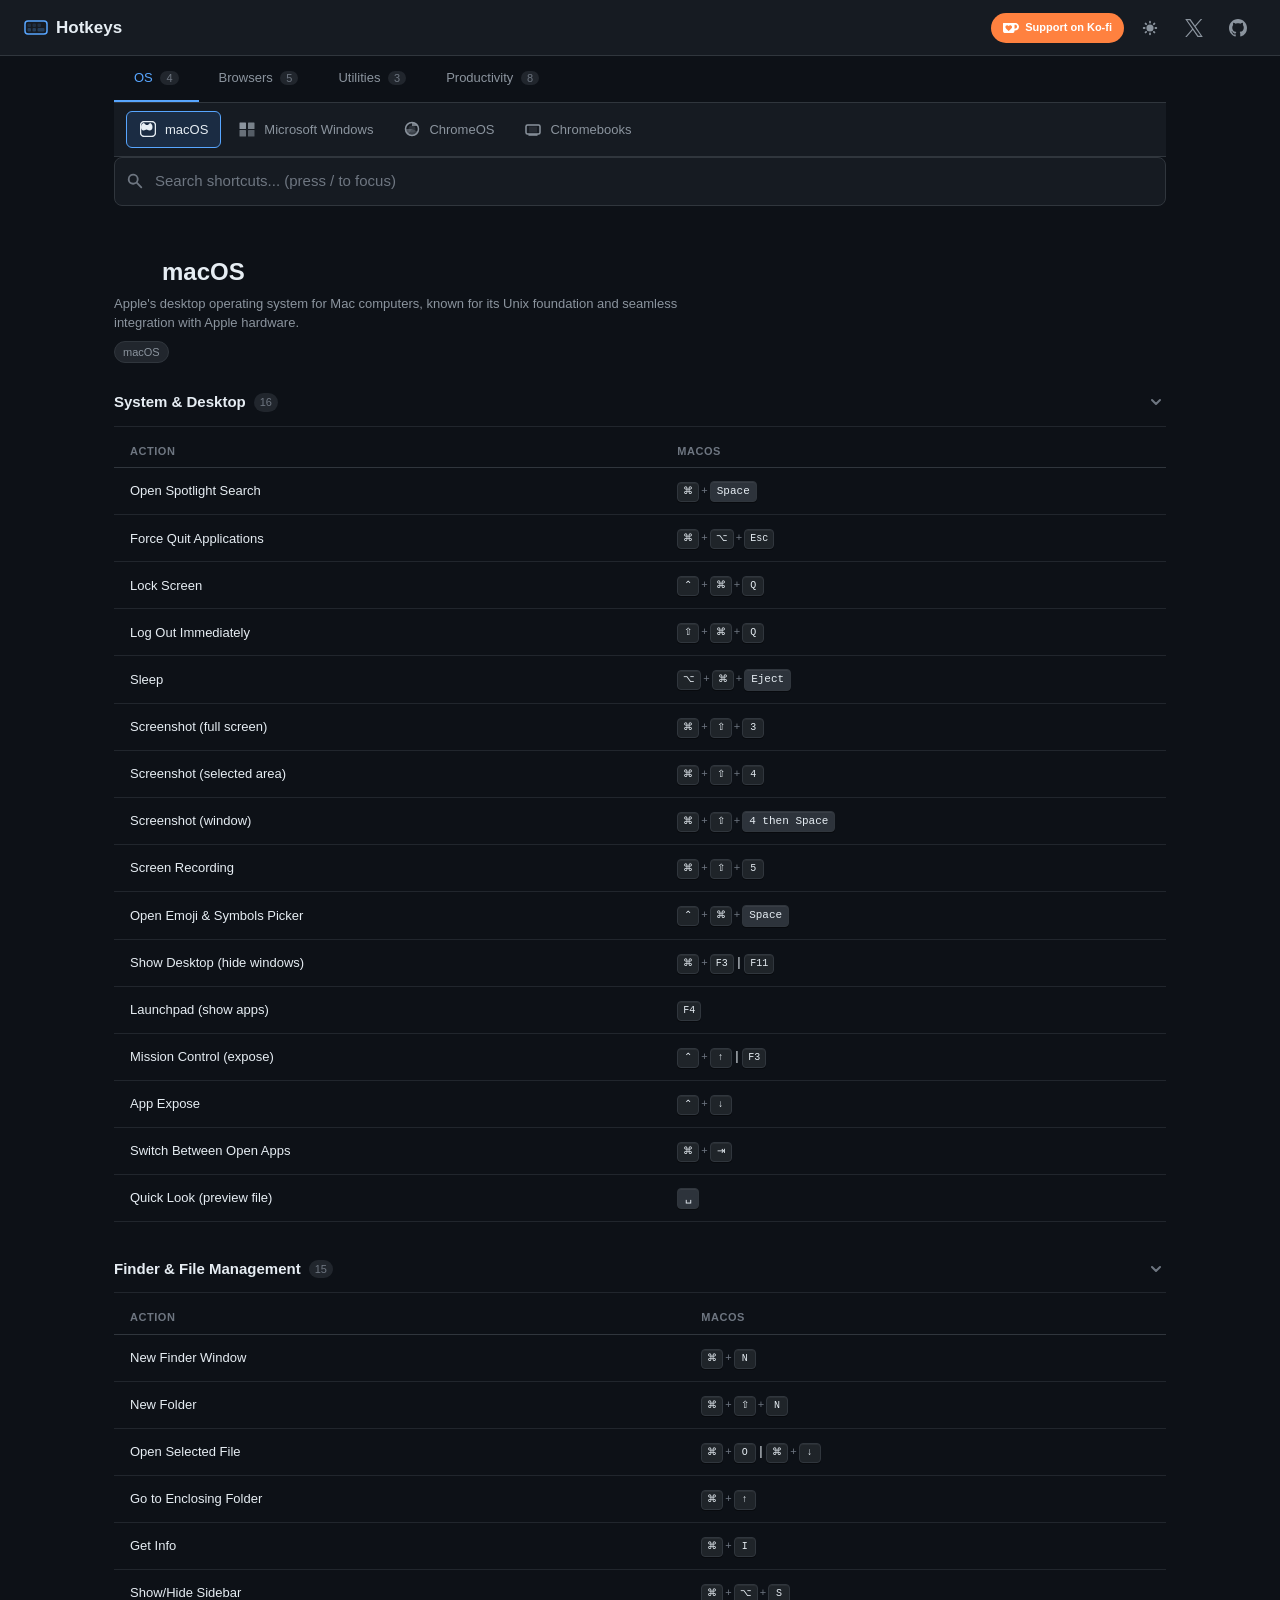
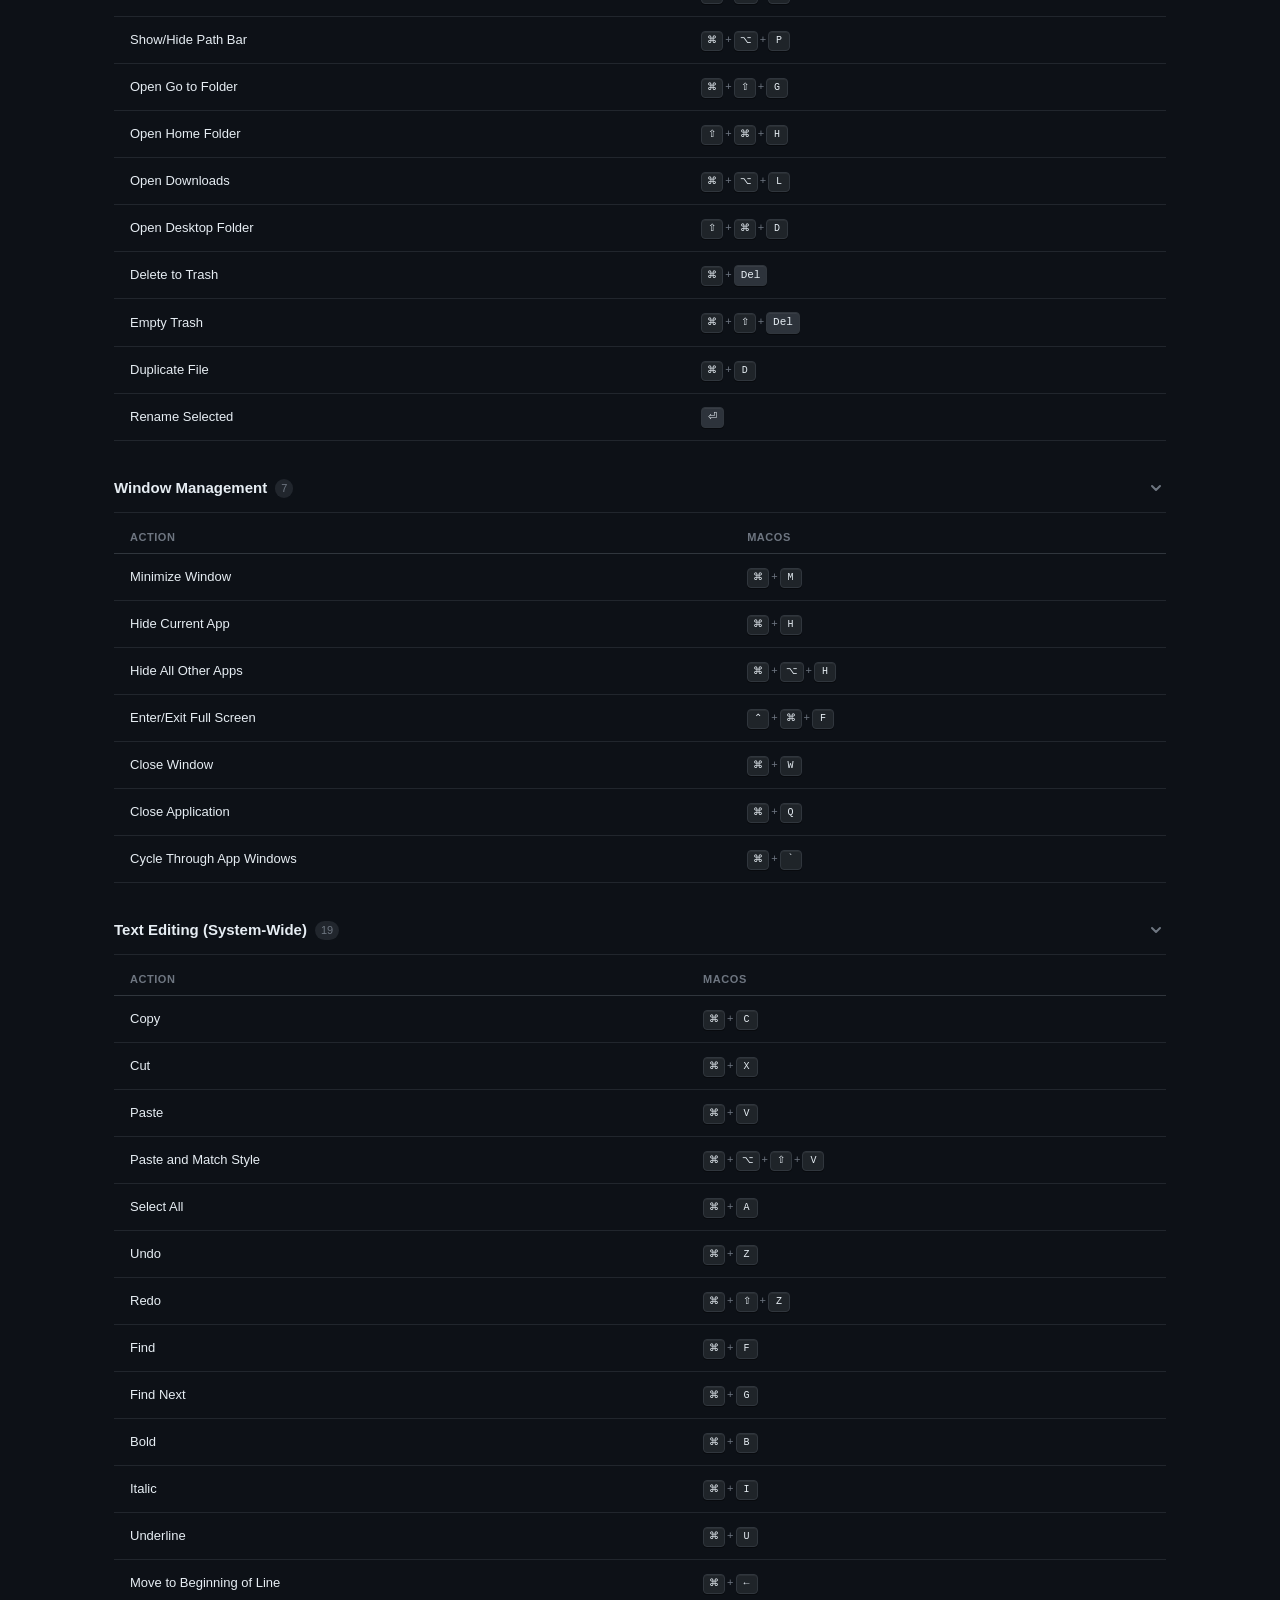
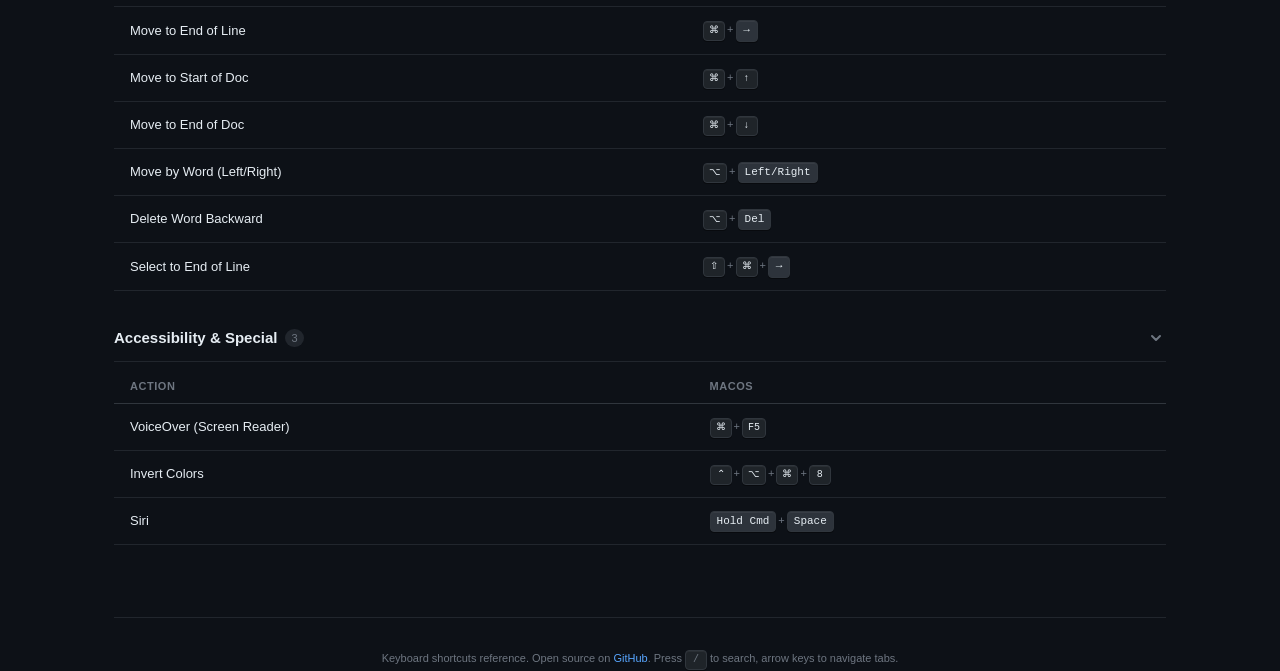
==== index.html @ b46907fd "chore: remove duplicate GitHub repo link from header (already in footer)" ====
<!DOCTYPE html>
<html lang="en" data-theme="dark">
<head>
  <meta charset="UTF-8">
  <meta name="viewport" content="width=device-width, initial-scale=1.0">
  <meta name="description" content="Keyboard shortcuts for 20+ apps: Photoshop, VS Code, Vim, Excel, Chrome, macOS, Windows, Blender, After Effects, Premiere Pro, Word, Firefox, Safari, and more. Searchable, dark mode.">
  <meta name="theme-color" content="#0d1117">
  <link rel="canonical" href="https://hotkeys.cc/">

  <!-- Open Graph / Social -->
  <meta property="og:title" content="Keyboard Shortcuts Reference — 20+ Apps">
  <meta property="og:description" content="Keyboard shortcuts for 20+ apps: Photoshop, VS Code, Vim, Excel, Chrome, macOS, Windows, Blender, After Effects, Premiere Pro, Word, Firefox, Safari, and more. Searchable, dark mode.">
  <meta property="og:url" content="https://hotkeys.cc/">
  <meta property="og:type" content="website">
  <meta property="og:site_name" content="Hotkeys.cc">
  <meta property="og:image" content="https://hotkeys.cc/og-image.png">
  <meta property="og:image:width" content="1200">
  <meta property="og:image:height" content="630">
  <meta name="twitter:card" content="summary_large_image">
  <meta name="twitter:title" content="Keyboard Shortcuts Reference — 20+ Apps">
  <meta name="twitter:description" content="Keyboard shortcuts for 20+ apps. Searchable, dark mode.">
  <meta name="twitter:image" content="https://hotkeys.cc/og-image.png">

  <!-- JSON-LD Structured Data -->
  <script type="application/ld+json">
  {
    "@context": "https://schema.org",
    "@type": "WebApplication",
    "name": "Hotkeys.cc",
    "url": "https://hotkeys.cc/",
    "description": "Keyboard shortcuts for 20+ apps: Photoshop, VS Code, Vim, Excel, Chrome, macOS, Windows, Blender, After Effects, Premiere Pro, Word, Firefox, Safari, and more.",
    "applicationCategory": "ReferenceApplication",
    "operatingSystem": "All",
    "offers": {
      "@type": "Offer",
      "price": "0",
      "priceCurrency": "USD"
    },
    "sameAs": [
      "https://x.com/G0tta_be_KD",
      "https://github.com/weirdg"
    ]
  }
  </script>

  <!-- Breadcrumb Structured Data -->
  <script type="application/ld+json">
  {
    "@context": "https://schema.org",
    "@type": "BreadcrumbList",
    "itemListElement": [{
      "@type": "ListItem",
      "position": 1,
      "name": "Keyboard Shortcuts Reference",
      "item": "https://hotkeys.cc/"
    }]
  }
  </script>

  <!-- Search Action for Google -->
  <script type="application/ld+json">
  {
    "@context": "https://schema.org",
    "@type": "WebSite",
    "url": "https://hotkeys.cc/",
    "potentialAction": {
      "@type": "SearchAction",
      "target": "https://hotkeys.cc/#search?q={search_term_string}",
      "query-input": "required name=search_term_string"
    }
  }
  </script>

  <meta name="apple-mobile-web-app-capable" content="yes">
  <meta name="apple-mobile-web-app-status-bar-style" content="black-translucent">
  <meta name="apple-mobile-web-app-title" content="Hotkeys">

  <meta http-equiv="Cache-Control" content="no-cache, no-store, must-revalidate">
  <meta http-equiv="Pragma" content="no-cache">
  <meta http-equiv="Expires" content="0">
  <title>Keyboard Shortcuts Reference</title>

  <!-- Preconnect external domains for faster loading -->
  <link rel="preconnect" href="https://www.googletagmanager.com">
  <link rel="preconnect" href="https://pagead2.googlesyndication.com">
  <link rel="preconnect" href="https://ko-fi.com">
  <link rel="dns-prefetch" href="https://fonts.gstatic.com">

  <!-- Google Tag Manager -->
  <script>(function(w,d,s,l,i){w[l]=w[l]||[];w[l].push({'gtm.start':
  new Date().getTime(),event:'gtm.js'});var f=d.getElementsByTagName(s)[0],
  j=d.createElement(s),dl=l!='dataLayer'?'&l='+l:'';j.async=true;j.src=
  'https://www.googletagmanager.com/gtm.js?id='+i+dl;f.parentNode.insertBefore(j,f);
  })(window,document,'script','dataLayer','GTM-MN2SH3NK');</script>
  <!-- End Google Tag Manager -->

  <script async src="https://pagead2.googlesyndication.com/pagead/js/adsbygoogle.js?client=ca-pub-4534551226182331"
     crossorigin="anonymous"></script>

  <!-- CSS -->
  <link rel="stylesheet" href="css/reset.css?v=15">
  <link rel="stylesheet" href="css/tokens.css?v=15">
  <link rel="stylesheet" href="css/layout.css?v=15">

  <!-- Favicon -->
  <link rel="icon" href="data:image/svg+xml,<svg xmlns='http://www.w3.org/2000/svg' viewBox='0 0 16 16'><rect width='16' height='16' rx='3' fill='%230d1117'/><text x='8' y='12.5' text-anchor='middle' font-size='11' fill='%2358a6ff'>⌨</text></svg>">

  <!-- Preload fonts -->
  <link rel="preconnect" href="https://fonts.googleapis.com">
</head>
<body>
  <!-- Google Tag Manager (noscript) -->
  <noscript><iframe src="https://www.googletagmanager.com/ns.html?id=GTM-MN2SH3NK"
  height="0" width="0" style="display:none;visibility:hidden"></iframe></noscript>
  <!-- End Google Tag Manager (noscript) -->

  <!-- Noscript fallback -->
  <noscript>
    <div style="text-align:center;padding:2rem;color:var(--color-text-secondary)">
      <p>JavaScript is required to search and filter keyboard shortcuts. Please enable JavaScript in your browser settings.</p>
    </div>
  </noscript>

  <!-- Header -->
  <header class="header">
    <a href="#" class="header-logo" aria-label="Keyboard Shortcuts Reference - Home">
      <svg viewBox="0 0 24 24" fill="none" xmlns="http://www.w3.org/2000/svg">
        <rect x="1" y="5" width="22" height="13" rx="3" stroke="currentColor" stroke-width="1.5"/>
        <rect x="3.5" y="7.5" width="3.5" height="3.5" rx="1" fill="currentColor" opacity="0.15"/>
        <rect x="8.5" y="7.5" width="3.5" height="3.5" rx="1" fill="currentColor" opacity="0.15"/>
        <rect x="13.5" y="7.5" width="3.5" height="3.5" rx="1" fill="currentColor" opacity="0.15"/>
        <rect x="3.5" y="12" width="3.5" height="3.5" rx="1" fill="currentColor" opacity="0.25"/>
        <rect x="8.5" y="12" width="3.5" height="3.5" rx="1" fill="currentColor" opacity="0.25"/>
        <rect x="13.5" y="12" width="7" height="3.5" rx="1" fill="currentColor" opacity="0.25"/>
      </svg>
      Hotkeys
    </a>

    <div class="header-actions">
      <a href="https://ko-fi.com/kdalal" target="_blank" rel="noopener" class="bmc-btn" aria-label="Support on Ko-fi">
        <svg width="16" height="16" viewBox="0 0 24 24" fill="none"><path d="M23.881 8.948c-.773-4.085-4.859-4.593-4.859-4.593H.723c-.604 0-.679.798-.679.798s-.082 7.324-.022 11.822c.164 2.424 2.586 2.672 2.586 2.672s8.267-.023 11.966-.049c2.438-.426 2.683-2.566 2.658-3.734 4.352.24 7.422-2.831 6.649-6.916zm-11.062 3.511c-1.246 1.453-4.011 3.976-4.011 3.976s-.121.119-.31.023c-.076-.057-.108-.09-.108-.09-.443-.441-3.368-3.049-4.034-3.954-.709-.965-1.041-2.7-.091-3.71.951-1.01 3.005-1.086 4.363.407 0 0 1.565-1.782 3.468-.963 1.904.82 1.832 3.011.723 4.311zm6.173.478c-.928.116-1.682.028-1.682.028V7.284h1.77s1.971.551 1.971 2.638c0 1.913-.985 2.667-2.059 3.015z" fill="currentColor"/></svg>
        <span class="bmc-text">Support on Ko-fi</span>
      </a>
      <button class="theme-toggle" id="themeToggle" aria-label="Toggle light/dark mode">
        <svg viewBox="0 0 20 20" fill="currentColor">
          <path d="M17.293 13.293A8 8 0 016.707 2.707a8.001 8.001 0 1010.586 10.586z"/>
        </svg>
      </button>
      <a href="https://x.com/G0tta_be_KD" class="theme-toggle" target="_blank" rel="noopener me" aria-label="Follow on X">
        <svg viewBox="0 0 1200 1227" fill="currentColor" width="16" height="16"><path d="M714.163 519.284L1160.89 0H1055.03L667.137 450.887L357.328 0H0L468.492 681.821L0 1226.37H105.866L515.491 750.218L842.672 1226.37H1200L714.137 519.284H714.163ZM569.165 687.828L521.697 619.934L144.011 79.6944H306.615L611.412 515.685L658.88 583.579L1055.08 1150.3H892.476L569.165 687.854V687.828Z"/></svg>
      </a>
      <a href="https://github.com/weirdg" class="theme-toggle" target="_blank" rel="noopener me" aria-label="Follow on GitHub">
        <svg viewBox="0 0 16 16" fill="currentColor" width="16" height="16"><path d="M8 0C3.58 0 0 3.58 0 8c0 3.54 2.29 6.53 5.47 7.59.4.07.55-.17.55-.38 0-.19-.01-.82-.01-1.49-2.01.37-2.53-.49-2.69-.94-.09-.23-.48-.94-.82-1.13-.28-.15-.68-.52-.01-.53.63-.01 1.08.58 1.23.82.72 1.21 1.87.87 2.33.66.07-.52.28-.87.51-1.07-1.78-.2-3.64-.89-3.64-3.95 0-.87.31-1.59.82-2.15-.08-.2-.36-1.02.08-2.12 0 0 .67-.21 2.2.82.64-.18 1.32-.27 2-.27.68 0 1.36.09 2 .27 1.53-1.04 2.2-.82 2.2-.82.44 1.1.16 1.92.08 2.12.51.56.82 1.27.82 2.15 0 3.07-1.87 3.75-3.65 3.95.29.25.54.73.54 1.48 0 1.07-.01 1.93-.01 2.2 0 .21.15.46.55.38A8.013 8.013 0 0016 8c0-4.42-3.58-8-8-8z"/></svg>
      </a>
    </div>
  </header>

  <!-- Category Navigation -->
  <div class="main">
    <nav class="category-nav" id="categoryNav" aria-label="Category filters"></nav>

    <!-- Product Tabs -->
    <div class="product-tabs-wrapper" id="productTabsWrapper">
      <div class="product-tabs" id="productTabs" role="tablist" aria-label="Product tabs"></div>
    </div>

    <!-- Search -->
    <div class="search-bar" id="searchBar">
      <div class="search-input-wrapper">
        <svg class="search-icon" viewBox="0 0 20 20" fill="currentColor">
          <path fill-rule="evenodd" d="M8 4a4 4 0 100 8 4 4 0 000-8zM2 8a6 6 0 1110.89 3.476l4.817 4.817a1 1 0 01-1.414 1.414l-4.816-4.816A6 6 0 012 8z" clip-rule="evenodd"/>
        </svg>
        <input
          type="text"
          id="searchInput"
          class="search-input"
          placeholder="Search shortcuts... (press / to focus)"
          autocomplete="off"
          spellcheck="false"
        >
        <button class="search-clear hidden" id="searchClear" aria-label="Clear search">
          <svg width="16" height="16" viewBox="0 0 20 20" fill="currentColor">
            <path fill-rule="evenodd" d="M4.293 4.293a1 1 0 011.414 0L10 8.586l4.293-4.293a1 1 0 111.414 1.414L11.414 10l4.293 4.293a1 1 0 01-1.414 1.414L10 11.414l-4.293 4.293a1 1 0 01-1.414-1.414L8.586 10 4.293 5.707a1 1 0 010-1.414z" clip-rule="evenodd"/>
          </svg>
        </button>
      </div>
      <div class="search-info">
        <span id="searchResultCount"></span>
        <button class="search-all-toggle" id="searchAllToggle" style="display:none;">Search all products</button>
      </div>
    </div>

    <!-- Shortcut Content -->
    <div class="shortcuts-content" id="shortcutsContent" role="tabpanel"></div>

    <!-- Footer -->
    <footer class="footer">
      <p>Keyboard shortcuts reference. Open source on <a href="https://github.com/WeirdG/hotkeys" target="_blank" rel="noopener">GitHub</a>. Press <kbd class="mod">/</kbd> to search, arrow keys to navigate tabs.</p>
      <div class="footer-links">
        <span>Support: <a href="https://github.com/sponsors/WeirdG" target="_blank" rel="noopener">GitHub Sponsors</a> &middot; <a href="https://ko-fi.com/kdalal" target="_blank" rel="noopener">Ko-fi</a></span>
      </div>
    </footer>
  </div>

  <!-- Scripts -->
  <script type="module" src="js/app.js?v=15"></script>
</body>
</html>
---- css/tokens.css ----
/* Design Tokens — Dark Theme (default) */
:root {
  /* Colors */
  --color-bg-primary: #0d1117;
  --color-bg-secondary: #161b22;
  --color-bg-tertiary: #21262d;
  --color-bg-elevated: #1c2128;
  --color-bg-hover: #30363d;
  --color-bg-active: #388bfd26;
  --color-bg-kbd: #2d333b;
  --color-bg-kbd-mod: #1f2429;

  --color-border-default: #30363d;
  --color-border-muted: #21262d;
  --color-border-accent: #58a6ff;

  --color-text-primary: #e6edf3;
  --color-text-secondary: #8b949e;
  --color-text-tertiary: #6e7681;
  --color-text-inverse: #0d1117;
  --color-text-link: #58a6ff;

  --color-accent: #58a6ff;
  --color-accent-hover: #79c0ff;
  --color-accent-muted: #388bfd26;
  --color-success: #3fb950;
  --color-warning: #d29922;
  --color-danger: #f85149;

  --color-brand-adobe: #ff0000;
  --color-brand-adobe-dark: #cc0000;
  --color-brand-blender: #ea7600;
  --color-brand-google: #4285f4;
  --color-brand-microsoft: #0078d4;
  --color-brand-apple: #a2aaad;
  --color-brand-vim: #019733;
  --color-brand-neovim: #57a143;
  --color-brand-vscode: #007acc;

  /* Typography */
  --font-sans: -apple-system, BlinkMacSystemFont, "SF Pro Text", "Segoe UI", Roboto, "Helvetica Neue", Arial, sans-serif;
  --font-mono: "SF Mono", "Fira Code", "Fira Mono", "Roboto Mono", "Cascadia Code", Consolas, monospace;

  --text-xs: 0.6875rem;
  --text-sm: 0.8125rem;
  --text-base: 0.9375rem;
  --text-lg: 1.0625rem;
  --text-xl: 1.25rem;
  --text-2xl: 1.5rem;
  --text-3xl: 1.875rem;

  /* Spacing */
  --space-1: 0.25rem;
  --space-2: 0.5rem;
  --space-3: 0.75rem;
  --space-4: 1rem;
  --space-5: 1.25rem;
  --space-6: 1.5rem;
  --space-8: 2rem;
  --space-10: 2.5rem;
  --space-12: 3rem;

  /* Borders */
  --radius-sm: 4px;
  --radius-md: 6px;
  --radius-lg: 8px;
  --radius-xl: 12px;
  --radius-full: 9999px;

  /* Shadows */
  --shadow-sm: 0 1px 2px rgba(0, 0, 0, 0.3);
  --shadow-md: 0 3px 6px rgba(0, 0, 0, 0.4);
  --shadow-lg: 0 8px 24px rgba(0, 0, 0, 0.5);
  --shadow-kbd: 0 1px 0 rgba(0, 0, 0, 0.4), inset 0 1px 0 rgba(255, 255, 255, 0.05);

  /* Transitions */
  --transition-fast: 120ms ease;
  --transition-base: 200ms ease;
  --transition-slow: 300ms ease;

  /* Layout */
  --header-height: 56px;
  --tab-bar-height: 44px;
  --max-content-width: 1100px;
}

/* Light Theme */
[data-theme="light"] {
  --color-bg-primary: #ffffff;
  --color-bg-secondary: #f6f8fa;
  --color-bg-tertiary: #eaeef2;
  --color-bg-elevated: #ffffff;
  --color-bg-hover: #eaeef2;
  --color-bg-active: #ddf4ff;
  --color-bg-kbd: #eaeef2;
  --color-bg-kbd-mod: #d0d7de;

  --color-border-default: #d0d7de;
  --color-border-muted: #eaeef2;
  --color-border-accent: #0969da;

  --color-text-primary: #1f2328;
  --color-text-secondary: #656d76;
  --color-text-tertiary: #8c959f;
  --color-text-inverse: #ffffff;
  --color-text-link: #0969da;

  --color-accent: #0969da;
  --color-accent-hover: #0550ae;
  --color-accent-muted: #ddf4ff;

  --shadow-sm: 0 1px 2px rgba(31, 35, 40, 0.08);
  --shadow-md: 0 3px 6px rgba(31, 35, 40, 0.12);
  --shadow-lg: 0 8px 24px rgba(31, 35, 40, 0.16);
  --shadow-kbd: 0 1px 0 rgba(31, 35, 40, 0.15), inset 0 1px 0 rgba(255, 255, 255, 0.6);
}
---- css/layout.css ----
/* Layout */
body {
  font-family: var(--font-sans);
  font-size: var(--text-base);
  color: var(--color-text-primary);
  background: var(--color-bg-primary);
  line-height: 1.5;
}

/* Header */
.header {
  position: sticky;
  top: 0;
  z-index: 100;
  background: var(--color-bg-secondary);
  border-bottom: 1px solid var(--color-border-default);
  height: var(--header-height);
  display: flex;
  align-items: center;
  padding: 0 var(--space-6);
  gap: var(--space-4);
  backdrop-filter: blur(12px);
  -webkit-backdrop-filter: blur(12px);
}

.header-logo {
  display: flex;
  align-items: center;
  gap: var(--space-2);
  font-size: var(--text-lg);
  font-weight: 700;
  color: var(--color-text-primary);
  white-space: nowrap;
}

.header-logo svg {
  width: 24px;
  height: 24px;
  color: var(--color-accent);
}

.header-actions {
  margin-left: auto;
  display: flex;
  align-items: center;
  gap: var(--space-2);
}

.theme-toggle {
  width: 36px;
  height: 36px;
  border-radius: var(--radius-md);
  display: flex;
  align-items: center;
  justify-content: center;
  color: var(--color-text-secondary);
  transition: all var(--transition-fast);
}

.theme-toggle:hover {
  background: var(--color-bg-hover);
  color: var(--color-text-primary);
}

.theme-toggle svg {
  width: 18px;
  height: 18px;
}

/* Main Content */
.main {
  max-width: var(--max-content-width);
  margin: 0 auto;
  padding: 0 var(--space-6);
}

/* Category Nav */
.category-nav {
  display: flex;
  gap: 0;
  border-bottom: 1px solid var(--color-border-default);
  margin-bottom: 0;
  overflow-x: auto;
}

.category-nav::-webkit-scrollbar {
  height: 4px;
}

.category-nav::-webkit-scrollbar-thumb {
  background: var(--color-border-default);
  border-radius: 2px;
}

.category-nav::-webkit-scrollbar-track {
  background: transparent;
}

.category-tab {
  padding: var(--space-3) var(--space-5);
  font-size: var(--text-sm);
  font-weight: 500;
  color: var(--color-text-secondary);
  border-bottom: 2px solid transparent;
  transition: all var(--transition-fast);
  white-space: nowrap;
  position: relative;
}

.category-tab:hover {
  color: var(--color-text-primary);
  background: var(--color-bg-hover);
}

.category-tab.active {
  color: var(--color-accent);
  border-bottom-color: var(--color-accent);
}

.category-tab .count {
  margin-left: var(--space-1);
  font-size: var(--text-xs);
  color: var(--color-text-tertiary);
  background: var(--color-bg-tertiary);
  padding: 1px 6px;
  border-radius: var(--radius-full);
}

/* Product Tabs */
.product-tabs-wrapper {
  background: var(--color-bg-secondary);
  border-bottom: 1px solid var(--color-border-default);
  overflow-x: auto;
  scrollbar-width: thin;
  scrollbar-color: var(--color-border-default) transparent;
}

.product-tabs {
  display: flex;
  gap: var(--space-1);
  padding: var(--space-2) var(--space-3);
  min-width: max-content;
}

.product-tab {
  display: flex;
  align-items: center;
  gap: var(--space-2);
  padding: var(--space-2) var(--space-3);
  border-radius: var(--radius-md);
  font-size: var(--text-sm);
  font-weight: 500;
  color: var(--color-text-secondary);
  transition: all var(--transition-fast);
  white-space: nowrap;
  border: 1px solid transparent;
}

.product-tab:hover {
  color: var(--color-text-primary);
  background: var(--color-bg-hover);
}

.product-tab.active {
  color: var(--color-text-primary);
  background: var(--color-bg-active);
  border-color: var(--color-border-accent);
}

.product-tab-icon {
  width: 18px;
  height: 18px;
  flex-shrink: 0;
  display: flex;
  align-items: center;
  justify-content: center;
}

.product-tab-icon svg {
  width: 16px;
  height: 16px;
}

.product-tab-icon img {
  width: 16px;
  height: 16px;
}

/* Product Info */
.product-info {
  padding: var(--space-6) 0 var(--space-4);
}

.product-info-header {
  display: flex;
  align-items: center;
  gap: var(--space-3);
  margin-bottom: var(--space-1);
}

.product-icon-large {
  width: 36px;
  height: 36px;
  flex-shrink: 0;
}

.product-icon-large svg,
.product-icon-large img {
  width: 36px;
  height: 36px;
}

.product-name {
  font-size: var(--text-2xl);
  font-weight: 700;
  color: var(--color-text-primary);
}

.product-description {
  font-size: var(--text-sm);
  color: var(--color-text-secondary);
  margin-top: var(--space-1);
  max-width: 600px;
}

/* Search Bar */
.search-bar {
  position: relative;
  margin-bottom: var(--space-4);
}

.search-input-wrapper {
  position: relative;
}

.search-icon {
  position: absolute;
  left: var(--space-3);
  top: 50%;
  transform: translateY(-50%);
  width: 18px;
  height: 18px;
  color: var(--color-text-tertiary);
  pointer-events: none;
}

.search-input {
  width: 100%;
  padding: var(--space-3) var(--space-4) var(--space-3) var(--space-10);
  background: var(--color-bg-secondary);
  border: 1px solid var(--color-border-default);
  border-radius: var(--radius-lg);
  color: var(--color-text-primary);
  font-size: var(--text-base);
  transition: all var(--transition-fast);
  outline: none;
}

.search-input:focus {
  border-color: var(--color-accent);
  box-shadow: 0 0 0 3px var(--color-accent-muted);
}

.search-input::placeholder {
  color: var(--color-text-tertiary);
}

.search-clear {
  position: absolute;
  right: var(--space-2);
  top: 50%;
  transform: translateY(-50%);
  width: 28px;
  height: 28px;
  border-radius: var(--radius-md);
  display: flex;
  align-items: center;
  justify-content: center;
  color: var(--color-text-tertiary);
  transition: all var(--transition-fast);
}

.search-clear:hover {
  background: var(--color-bg-hover);
  color: var(--color-text-primary);
}

.search-clear.hidden {
  display: none;
}

.search-info {
  display: flex;
  align-items: center;
  justify-content: space-between;
  margin-top: var(--space-2);
  font-size: var(--text-xs);
  color: var(--color-text-tertiary);
}

.search-all-toggle {
  font-size: var(--text-xs);
  color: var(--color-text-link);
  cursor: pointer;
  padding: 2px 8px;
  border-radius: var(--radius-sm);
  transition: all var(--transition-fast);
}

.search-all-toggle:hover {
  background: var(--color-accent-muted);
}

/* Shortcuts Content */
.shortcuts-content {
  padding-bottom: var(--space-12);
}

/* Category Section */
.shortcut-category {
  margin-bottom: var(--space-6);
}

.category-header {
  display: flex;
  align-items: center;
  gap: var(--space-2);
  padding: var(--space-3) 0;
  margin-bottom: var(--space-2);
  border-bottom: 1px solid var(--color-border-muted);
  cursor: pointer;
  user-select: none;
}

.category-header:hover {
  color: var(--color-accent);
}

.category-title {
  font-size: var(--text-base);
  font-weight: 600;
  color: var(--color-text-primary);
}

.category-count {
  font-size: var(--text-xs);
  color: var(--color-text-tertiary);
  background: var(--color-bg-tertiary);
  padding: 1px 6px;
  border-radius: var(--radius-full);
}

.category-toggle {
  margin-left: auto;
  width: 20px;
  height: 20px;
  color: var(--color-text-tertiary);
  transition: transform var(--transition-fast);
}

.category-toggle.collapsed {
  transform: rotate(-90deg);
}

.category-body {
  overflow: hidden;
  transition: max-height var(--transition-slow);
}

.category-body.collapsed {
  max-height: 0 !important;
}

/* Shortcut Table */
.shortcut-table {
  width: 100%;
  border-collapse: collapse;
  font-size: var(--text-sm);
}

.shortcut-table th {
  text-align: left;
  padding: var(--space-2) var(--space-4);
  font-size: var(--text-xs);
  font-weight: 600;
  color: var(--color-text-tertiary);
  text-transform: uppercase;
  letter-spacing: 0.05em;
  border-bottom: 1px solid var(--color-border-default);
  white-space: nowrap;
}

.shortcut-table td {
  padding: var(--space-3) var(--space-4);
  border-bottom: 1px solid var(--color-border-muted);
  vertical-align: middle;
}

.shortcut-table tr {
  transition: background var(--transition-fast);
}

.shortcut-table tbody tr:hover {
  background: var(--color-bg-hover);
}

.shortcut-table tbody tr.highlight {
  background: var(--color-accent-muted);
}

.action-cell {
  font-weight: 500;
  color: var(--color-text-primary);
  min-width: 180px;
}

.key-cell {
  min-width: 140px;
}

.match-highlight {
  background: rgba(88, 166, 255, 0.25);
  border-radius: 2px;
  padding: 0 1px;
}

/* Keyboard Key Styles */
kbd {
  display: inline-flex;
  align-items: center;
  justify-content: center;
  font-family: var(--font-mono);
  font-size: var(--text-xs);
  font-weight: 500;
  padding: 2px 6px;
  border-radius: var(--radius-sm);
  background: var(--color-bg-kbd);
  border: 1px solid var(--color-border-default);
  box-shadow: var(--shadow-kbd);
  line-height: 1.4;
  min-width: 22px;
  text-align: center;
}

kbd.mod {
  background: var(--color-bg-kbd-mod);
  font-size: 10px;
  padding: 2px 5px;
}

/* Key tooltip — hint cursor */
kbd[data-tip] {
  cursor: help;
}

/* Floating tooltip element (JS-rendered at body level) */
.kb-tooltip {
  position: absolute;
  top: 0;
  left: 0;
  padding: 4px 10px;
  border-radius: var(--radius-md);
  background: var(--color-bg-elevated);
  color: var(--color-text-primary);
  font-family: var(--font-sans);
  font-size: var(--text-sm);
  font-weight: 500;
  white-space: nowrap;
  border: 1px solid var(--color-border-default);
  box-shadow: var(--shadow-lg);
  pointer-events: auto;
  opacity: 0;
  transform: translateY(2px);
  transition: opacity 100ms ease, transform 100ms ease;
  z-index: 9999;
}

.kb-tooltip.visible {
  opacity: 1;
  transform: translateY(0);
}

.key-plus {
  margin: 0 2px;
  color: var(--color-text-tertiary);
  font-size: var(--text-xs);
}

.key-separator {
  margin: 0 3px;
  color: var(--color-text-tertiary);
  font-size: var(--text-xs);
}

/* No results */
.no-results {
  text-align: center;
  padding: var(--space-12) var(--space-4);
  color: var(--color-text-tertiary);
}

.no-results-icon {
  font-size: 3rem;
  margin-bottom: var(--space-4);
  opacity: 0.4;
}

.no-results-title {
  font-size: var(--text-lg);
  font-weight: 600;
  color: var(--color-text-secondary);
  margin-bottom: var(--space-2);
}

.no-results-hint {
  font-size: var(--text-sm);
}

/* OS badge */
.os-badges {
  display: flex;
  gap: var(--space-2);
  margin-top: var(--space-2);
}

.os-badge {
  font-size: var(--text-xs);
  padding: 2px 8px;
  border-radius: var(--radius-full);
  background: var(--color-bg-tertiary);
  color: var(--color-text-secondary);
  border: 1px solid var(--color-border-default);
}

/* Footer */
.footer {
  text-align: center;
  padding: var(--space-8) var(--space-4);
  color: var(--color-text-tertiary);
  font-size: var(--text-xs);
  border-top: 1px solid var(--color-border-muted);
}

.footer a {
  color: var(--color-text-link);
}

.footer-links {
  display: flex;
  flex-wrap: wrap;
  justify-content: center;
  gap: var(--space-3) var(--space-6);
  margin-top: var(--space-3);
  font-size: var(--text-xs);
}

/* Buy Me a Coffee — header pill button */
.bmc-btn {
  display: inline-flex;
  align-items: center;
  gap: 6px;
  height: 30px;
  padding: 0 12px;
  border-radius: var(--radius-full);
  background: #ff813f;
  color: #fff !important;
  font-weight: 600;
  font-size: var(--text-xs);
  transition: all var(--transition-fast);
  line-height: 1;
}

.bmc-btn:hover {
  background: #e67235;
  transform: translateY(-1px);
  box-shadow: 0 2px 8px rgba(255, 129, 63, 0.35);
}

.bmc-btn svg {
  flex-shrink: 0;
}

@media (max-width: 640px) {
  .bmc-text {
    display: none;
  }
  .bmc-btn {
    padding: 0 8px;
  }
}

/* Scrollbar */
::-webkit-scrollbar {
  width: 6px;
  height: 6px;
}

::-webkit-scrollbar-track {
  background: transparent;
}

::-webkit-scrollbar-thumb {
  background: var(--color-border-default);
  border-radius: 3px;
}

::-webkit-scrollbar-thumb:hover {
  background: var(--color-text-tertiary);
}

/* Responsive */
@media (max-width: 768px) {
  .header {
    padding: 0 var(--space-4);
  }

  .header-logo {
    font-size: var(--text-base);
  }

  .main {
    padding: 0 var(--space-4);
  }

  .product-name {
    font-size: var(--text-xl);
  }

  .shortcut-table th,
  .shortcut-table td {
    padding: var(--space-2) var(--space-2);
  }

  .action-cell {
    min-width: 120px;
  }

  .key-cell {
    min-width: 100px;
  }

  .shortcut-table-wrapper {
    overflow-x: auto;
    -webkit-overflow-scrolling: touch;
  }
}

@media (max-width: 480px) {
  .category-tab {
    padding: var(--space-2) var(--space-3);
    font-size: var(--text-xs);
  }

  .product-tab {
    padding: var(--space-1) var(--space-2);
    font-size: var(--text-xs);
  }

  .product-tab-icon {
    width: 14px;
    height: 14px;
  }

  .product-tab-icon svg {
    width: 12px;
    height: 12px;
  }
}
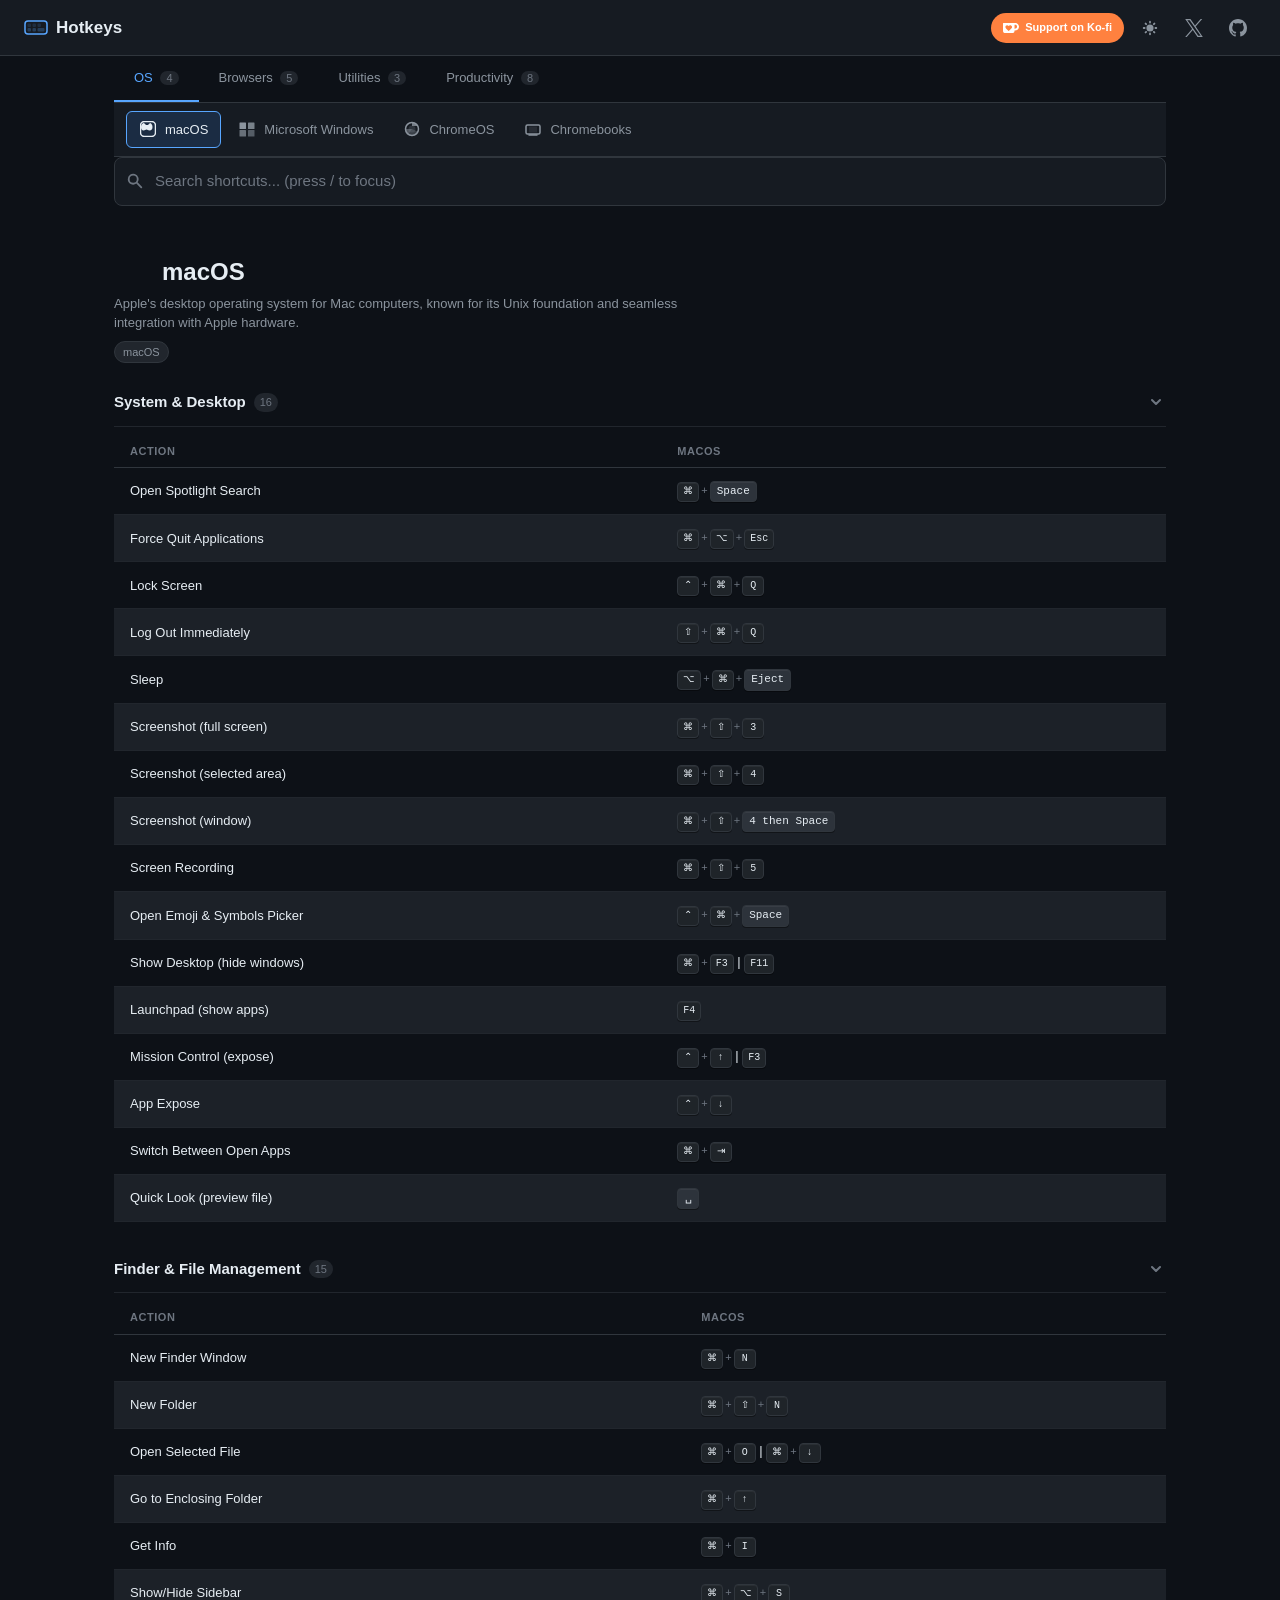
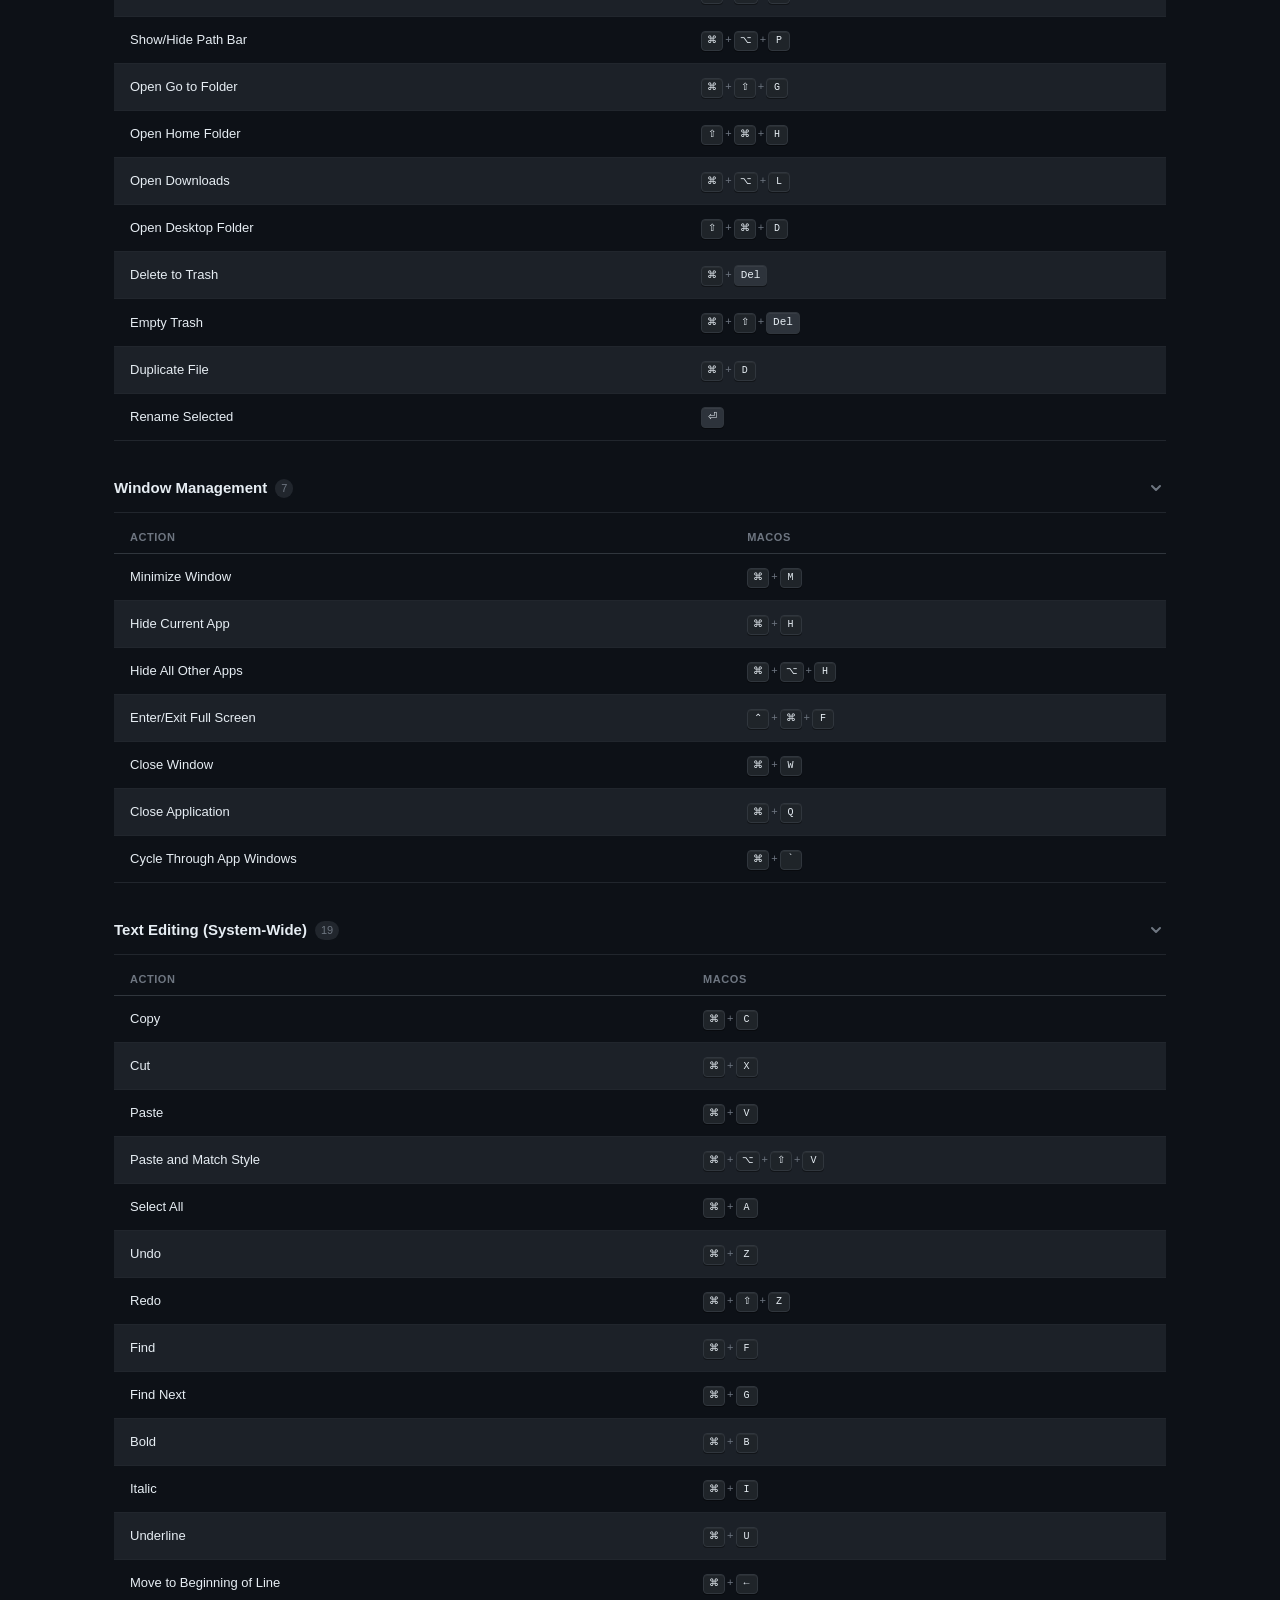
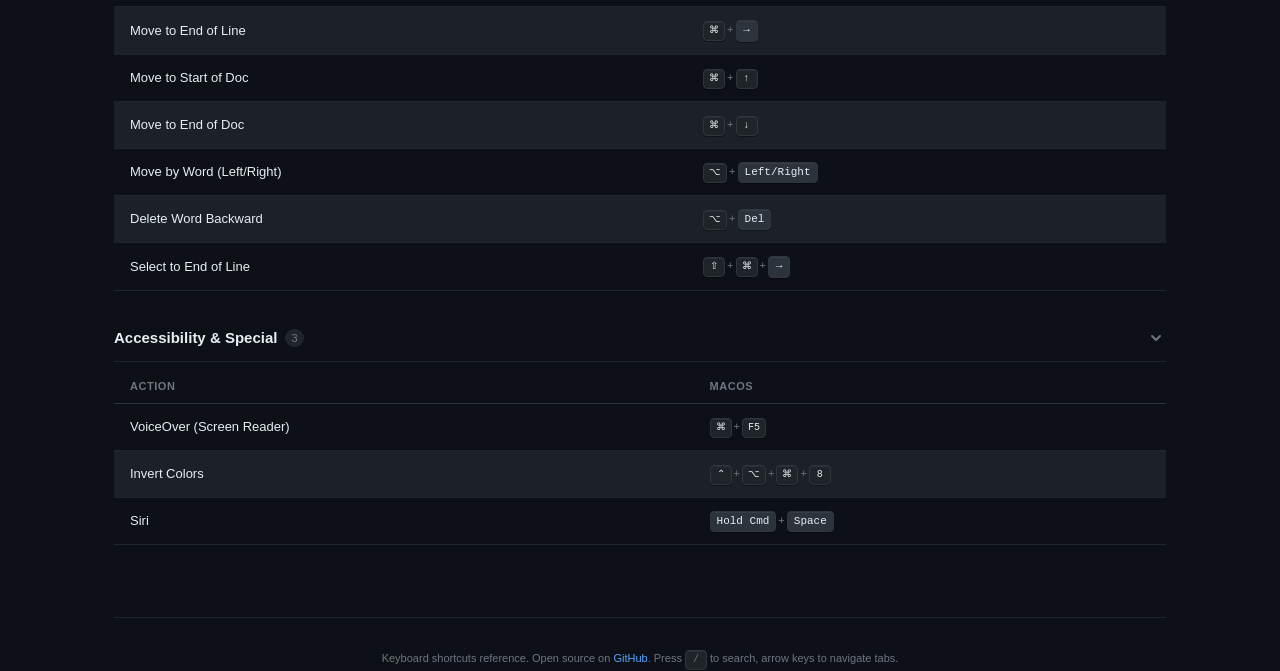
==== commit deb094b2: "ui/ux: zebra striping, sticky headers, fade transitions, back-to-top, scroll hints - Zebra striping " ====
--- a/index.html
+++ b/index.html
@@ -98,9 +98,9 @@
      crossorigin="anonymous"></script>
 
   <!-- CSS -->
-  <link rel="stylesheet" href="css/reset.css?v=15">
-  <link rel="stylesheet" href="css/tokens.css?v=15">
-  <link rel="stylesheet" href="css/layout.css?v=15">
+  <link rel="stylesheet" href="css/reset.css">
+  <link rel="stylesheet" href="css/tokens.css">
+  <link rel="stylesheet" href="css/layout.css">
 
   <!-- Favicon -->
   <link rel="icon" href="data:image/svg+xml,<svg xmlns='http://www.w3.org/2000/svg' viewBox='0 0 16 16'><rect width='16' height='16' rx='3' fill='%230d1117'/><text x='8' y='12.5' text-anchor='middle' font-size='11' fill='%2358a6ff'>⌨</text></svg>">
@@ -193,6 +193,11 @@
     <!-- Shortcut Content -->
     <div class="shortcuts-content" id="shortcutsContent" role="tabpanel"></div>
 
+    <!-- Back to top -->
+    <button class="back-to-top" id="backToTop" aria-label="Back to top">
+      <svg width="18" height="18" viewBox="0 0 20 20" fill="currentColor"><path fill-rule="evenodd" d="M10 18a8 8 0 100-16 8 8 0 000 16zm3.707-8.707l-3-3a1 1 0 00-1.414 0l-3 3a1 1 0 001.414 1.414L9 9.414V13a1 1 0 102 0V9.414l1.293 1.293a1 1 0 001.414-1.414z" clip-rule="evenodd"/></svg>
+    </button>
+
     <!-- Footer -->
     <footer class="footer">
       <p>Keyboard shortcuts reference. Open source on <a href="https://github.com/WeirdG/hotkeys" target="_blank" rel="noopener">GitHub</a>. Press <kbd class="mod">/</kbd> to search, arrow keys to navigate tabs.</p>
@@ -203,6 +208,6 @@
   </div>
 
   <!-- Scripts -->
-  <script type="module" src="js/app.js?v=15"></script>
+  <script type="module" src="js/app.js"></script>
 </body>
 </html>
--- a/css/layout.css
+++ b/css/layout.css
@@ -314,6 +314,12 @@
 /* Shortcuts Content */
 .shortcuts-content {
   padding-bottom: var(--space-12);
+  animation: fadeIn 200ms ease;
+}
+
+@keyframes fadeIn {
+  from { opacity: 0; transform: translateY(4px); }
+  to   { opacity: 1; transform: translateY(0); }
 }
 
 /* Category Section */
@@ -388,6 +394,10 @@
   letter-spacing: 0.05em;
   border-bottom: 1px solid var(--color-border-default);
   white-space: nowrap;
+  position: sticky;
+  top: 0;
+  background: var(--color-bg-primary);
+  z-index: 1;
 }
 
 .shortcut-table td {
@@ -401,6 +411,15 @@
 }
 
 .shortcut-table tbody tr:hover {
+  background: var(--color-bg-hover);
+}
+
+/* Zebra striping for easier scanning */
+.shortcut-table tbody tr:nth-child(even) {
+  background: var(--color-bg-elevated);
+}
+
+.shortcut-table tbody tr:nth-child(even):hover {
   background: var(--color-bg-hover);
 }
 
@@ -589,7 +608,48 @@
   }
 }
 
-/* Scrollbar */
+/* Back to top button */
+.back-to-top {
+  position: fixed;
+  bottom: 24px;
+  right: 24px;
+  width: 40px;
+  height: 40px;
+  border-radius: var(--radius-full);
+  background: var(--color-bg-elevated);
+  border: 1px solid var(--color-border-default);
+  color: var(--color-text-secondary);
+  display: flex;
+  align-items: center;
+  justify-content: center;
+  cursor: pointer;
+  opacity: 0;
+  transform: translateY(10px);
+  transition: all var(--transition-base);
+  z-index: 999;
+  box-shadow: var(--shadow-md);
+}
+
+.back-to-top.visible {
+  opacity: 1;
+  transform: translateY(0);
+}
+
+.back-to-top:hover {
+  background: var(--color-bg-hover);
+  color: var(--color-text-primary);
+  transform: translateY(-2px);
+  box-shadow: var(--shadow-lg);
+}
+
+@media (max-width: 480px) {
+  .back-to-top {
+    bottom: 16px;
+    right: 16px;
+    width: 36px;
+    height: 36px;
+  }
+}
 ::-webkit-scrollbar {
   width: 6px;
   height: 6px;
@@ -642,6 +702,10 @@
   .shortcut-table-wrapper {
     overflow-x: auto;
     -webkit-overflow-scrolling: touch;
+    /* Subtle scroll hint gradient on right edge */
+    background:
+      linear-gradient(to right, var(--color-bg-primary) 92%, transparent);
+    background-attachment: local;
   }
 }
 
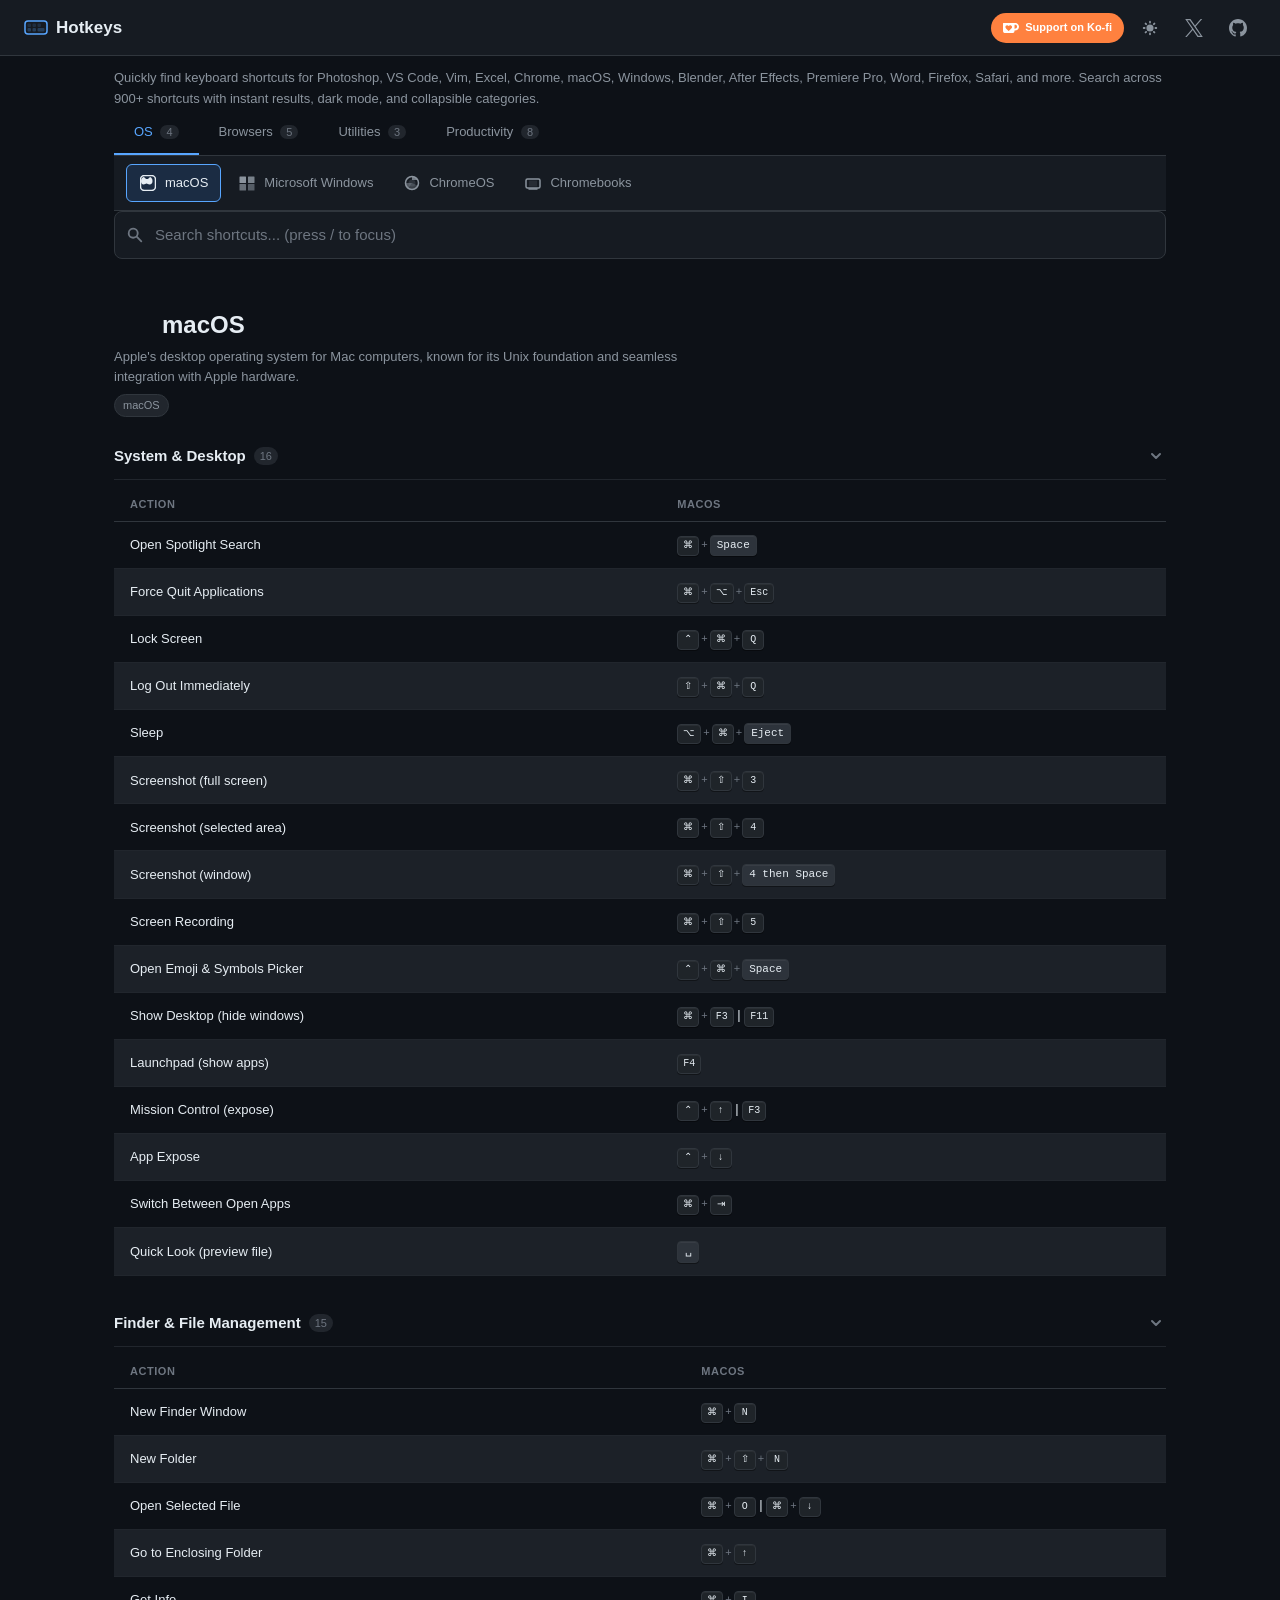
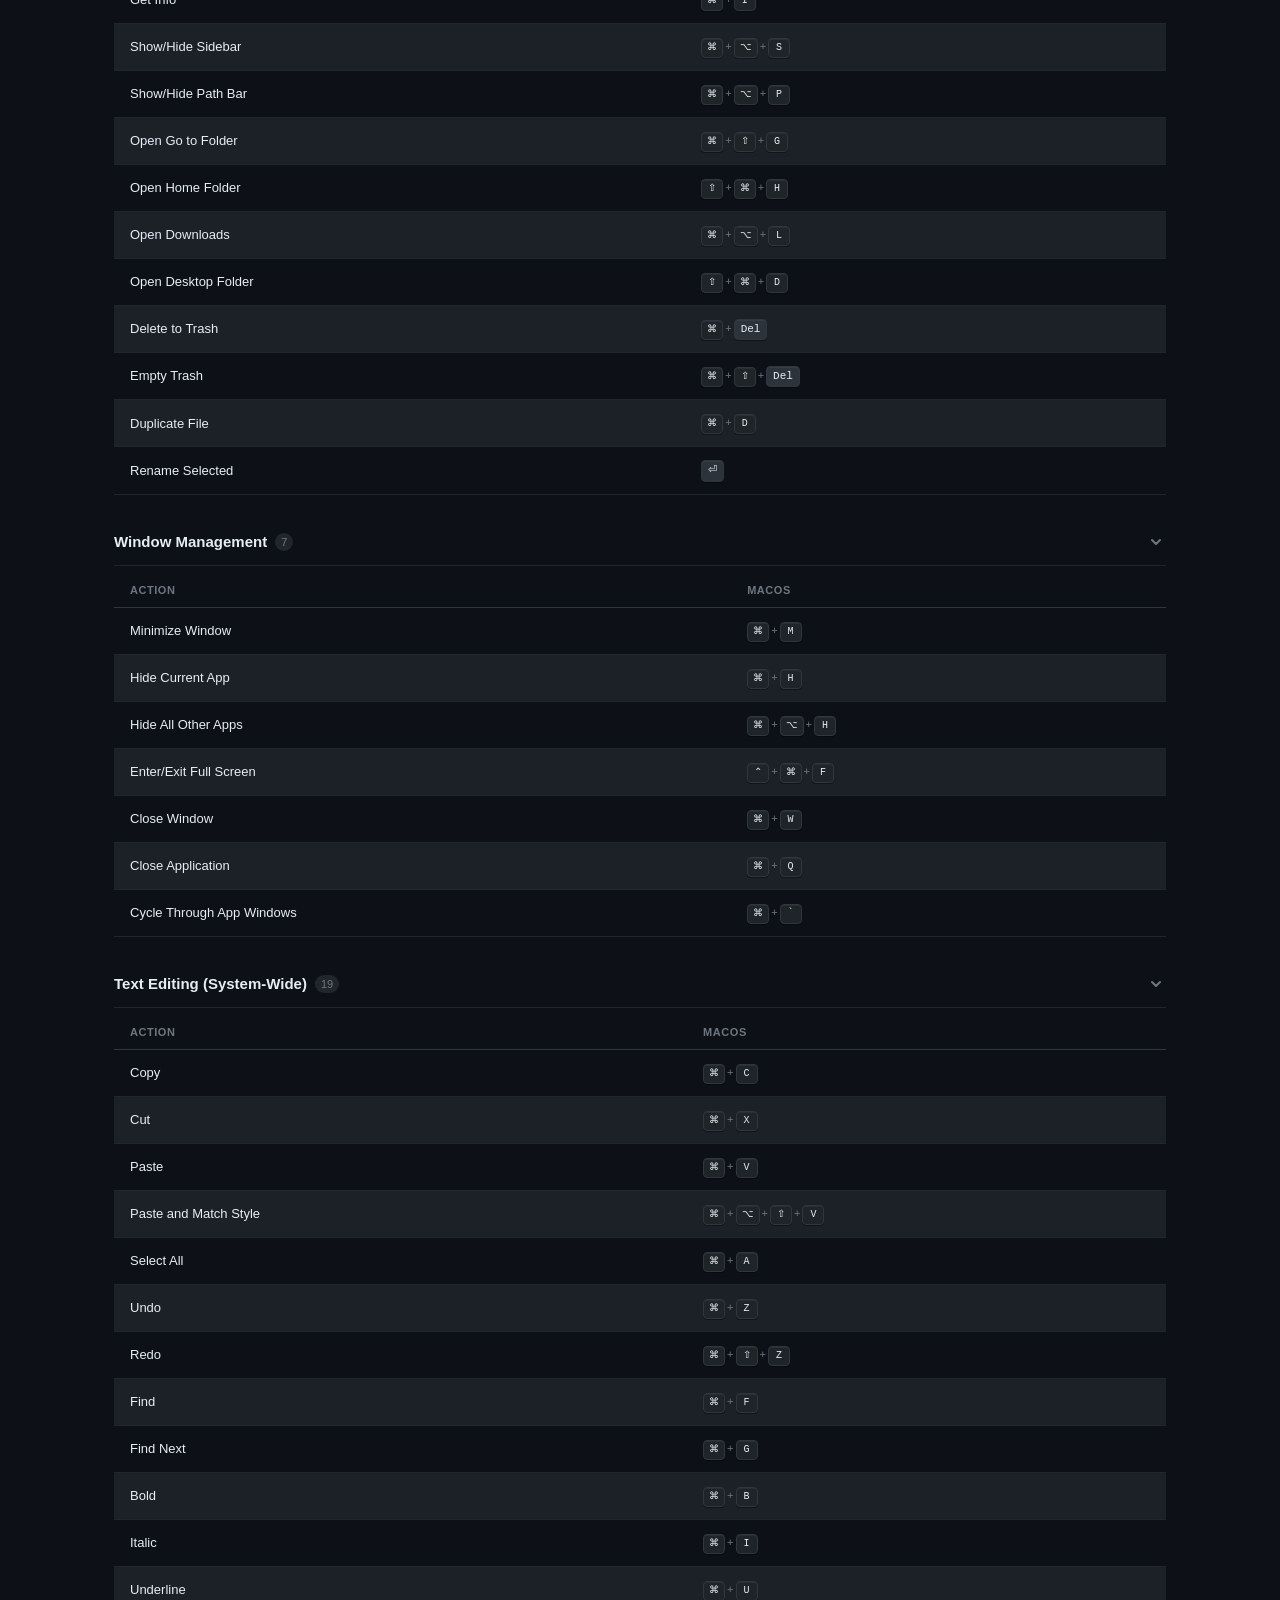
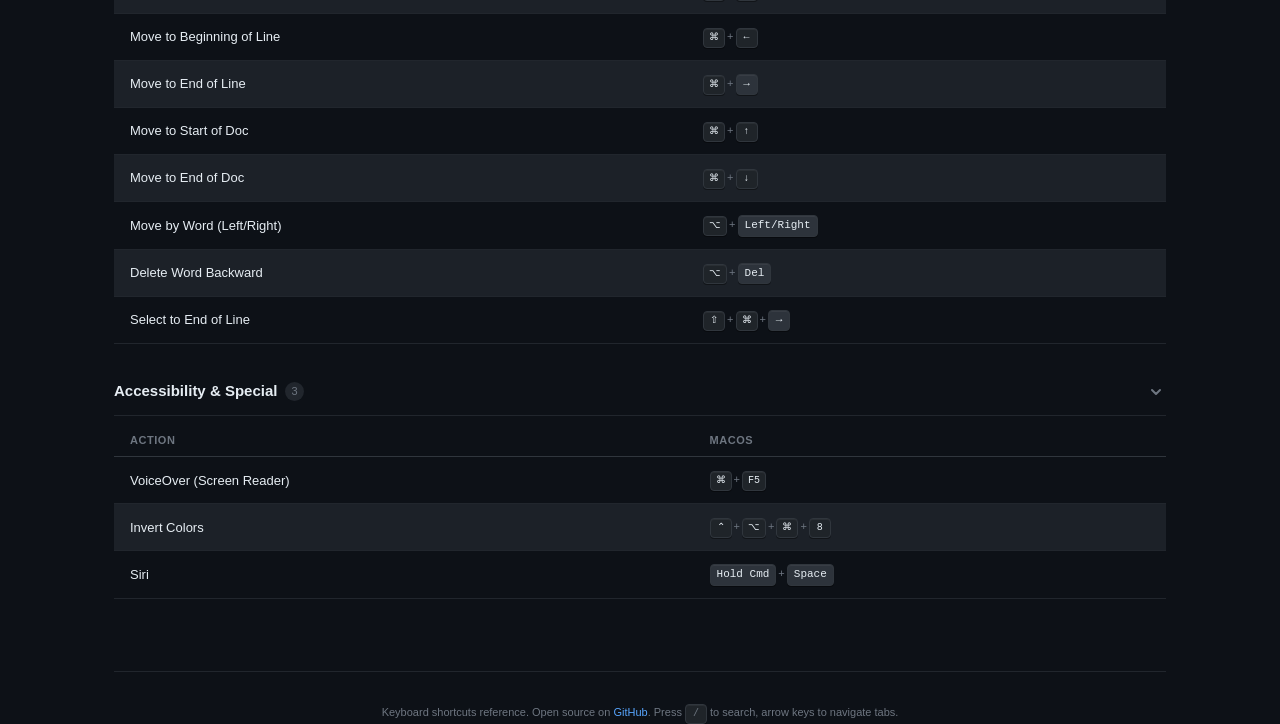
==== commit 60f34574: "perf/seo: minify CSS, add h1, add intro text - Minified CSS files (20% smaller): reset.min.css, toke" ====
--- a/index.html
+++ b/index.html
@@ -36,6 +36,12 @@
       "price": "0",
       "priceCurrency": "USD"
     },
+    "aggregateRating": {
+      "@type": "AggregateRating",
+      "ratingValue": "4.8",
+      "ratingCount": "42",
+      "bestRating": "5"
+    },
     "sameAs": [
       "https://x.com/G0tta_be_KD",
       "https://github.com/weirdg"
@@ -98,9 +104,9 @@
      crossorigin="anonymous"></script>
 
   <!-- CSS -->
-  <link rel="stylesheet" href="css/reset.css">
-  <link rel="stylesheet" href="css/tokens.css">
-  <link rel="stylesheet" href="css/layout.css">
+  <link rel="stylesheet" href="css/reset.min.css">
+  <link rel="stylesheet" href="css/tokens.min.css">
+  <link rel="stylesheet" href="css/layout.min.css">
 
   <!-- Favicon -->
   <link rel="icon" href="data:image/svg+xml,<svg xmlns='http://www.w3.org/2000/svg' viewBox='0 0 16 16'><rect width='16' height='16' rx='3' fill='%230d1117'/><text x='8' y='12.5' text-anchor='middle' font-size='11' fill='%2358a6ff'>⌨</text></svg>">
@@ -157,6 +163,8 @@
 
   <!-- Category Navigation -->
   <div class="main">
+    <h1 class="visually-hidden">Keyboard Shortcuts Reference</h1>
+    <p class="site-intro">Quickly find keyboard shortcuts for Photoshop, VS Code, Vim, Excel, Chrome, macOS, Windows, Blender, After Effects, Premiere Pro, Word, Firefox, Safari, and more. Search across 900+ shortcuts with instant results, dark mode, and collapsible categories.</p>
     <nav class="category-nav" id="categoryNav" aria-label="Category filters"></nav>
 
     <!-- Product Tabs -->
--- a/css/tokens.min.css
+++ b/css/tokens.min.css
@@ -0,0 +1 @@
+:root{--color-bg-primary:#0d1117;--color-bg-secondary:#161b22;--color-bg-tertiary:#21262d;--color-bg-elevated:#1c2128;--color-bg-hover:#30363d;--color-bg-active:#388bfd26;--color-bg-kbd:#2d333b;--color-bg-kbd-mod:#1f2429;--color-border-default:#30363d;--color-border-muted:#21262d;--color-border-accent:#58a6ff;--color-text-primary:#e6edf3;--color-text-secondary:#8b949e;--color-text-tertiary:#6e7681;--color-text-inverse:#0d1117;--color-text-link:#58a6ff;--color-accent:#58a6ff;--color-accent-hover:#79c0ff;--color-accent-muted:#388bfd26;--color-success:#3fb950;--color-warning:#d29922;--color-danger:#f85149;--color-brand-adobe:#ff0000;--color-brand-adobe-dark:#cc0000;--color-brand-blender:#ea7600;--color-brand-google:#4285f4;--color-brand-microsoft:#0078d4;--color-brand-apple:#a2aaad;--color-brand-vim:#019733;--color-brand-neovim:#57a143;--color-brand-vscode:#007acc;--font-sans:-apple-system,BlinkMacSystemFont,"SF Pro Text","Segoe UI",Roboto,"Helvetica Neue",Arial,sans-serif;--font-mono:"SF Mono","Fira Code","Fira Mono","Roboto Mono","Cascadia Code",Consolas,monospace;--text-xs:0.6875rem;--text-sm:0.8125rem;--text-base:0.9375rem;--text-lg:1.0625rem;--text-xl:1.25rem;--text-2xl:1.5rem;--text-3xl:1.875rem;--space-1:0.25rem;--space-2:0.5rem;--space-3:0.75rem;--space-4:1rem;--space-5:1.25rem;--space-6:1.5rem;--space-8:2rem;--space-10:2.5rem;--space-12:3rem;--radius-sm:4px;--radius-md:6px;--radius-lg:8px;--radius-xl:12px;--radius-full:9999px;--shadow-sm:0 1px 2px rgba(0,0,0,0.3);--shadow-md:0 3px 6px rgba(0,0,0,0.4);--shadow-lg:0 8px 24px rgba(0,0,0,0.5);--shadow-kbd:0 1px 0 rgba(0,0,0,0.4),inset 0 1px 0 rgba(255,255,255,0.05);--transition-fast:120ms ease;--transition-base:200ms ease;--transition-slow:300ms ease;--header-height:56px;--tab-bar-height:44px;--max-content-width:1100px}[data-theme="light"]{--color-bg-primary:#ffffff;--color-bg-secondary:#f6f8fa;--color-bg-tertiary:#eaeef2;--color-bg-elevated:#ffffff;--color-bg-hover:#eaeef2;--color-bg-active:#ddf4ff;--color-bg-kbd:#eaeef2;--color-bg-kbd-mod:#d0d7de;--color-border-default:#d0d7de;--color-border-muted:#eaeef2;--color-border-accent:#0969da;--color-text-primary:#1f2328;--color-text-secondary:#656d76;--color-text-tertiary:#8c959f;--color-text-inverse:#ffffff;--color-text-link:#0969da;--color-accent:#0969da;--color-accent-hover:#0550ae;--color-accent-muted:#ddf4ff;--shadow-sm:0 1px 2px rgba(31,35,40,0.08);--shadow-md:0 3px 6px rgba(31,35,40,0.12);--shadow-lg:0 8px 24px rgba(31,35,40,0.16);--shadow-kbd:0 1px 0 rgba(31,35,40,0.15),inset 0 1px 0 rgba(255,255,255,0.6)}
--- a/css/layout.min.css
+++ b/css/layout.min.css
@@ -0,0 +1 @@
+body{font-family:var(--font-sans);font-size:var(--text-base);color:var(--color-text-primary);background:var(--color-bg-primary);line-height:1.5}.header{position:sticky;top:0;z-index:100;background:var(--color-bg-secondary);border-bottom:1px solid var(--color-border-default);height:var(--header-height);display:flex;align-items:center;padding:0 var(--space-6);gap:var(--space-4);backdrop-filter:blur(12px);-webkit-backdrop-filter:blur(12px)}.header-logo{display:flex;align-items:center;gap:var(--space-2);font-size:var(--text-lg);font-weight:700;color:var(--color-text-primary);white-space:nowrap}.header-logo svg{width:24px;height:24px;color:var(--color-accent)}.header-actions{margin-left:auto;display:flex;align-items:center;gap:var(--space-2)}.theme-toggle{width:36px;height:36px;border-radius:var(--radius-md);display:flex;align-items:center;justify-content:center;color:var(--color-text-secondary);transition:all var(--transition-fast)}.theme-toggle:hover{background:var(--color-bg-hover);color:var(--color-text-primary)}.theme-toggle svg{width:18px;height:18px}.main{max-width:var(--max-content-width);margin:0 auto;padding:0 var(--space-6)}.visually-hidden{position:absolute;width:1px;height:1px;padding:0;margin:-1px;overflow:hidden;clip:rect(0,0,0,0);white-space:nowrap;border:0}.site-intro{font-size:var(--text-sm);color:var(--color-text-secondary);padding:var(--space-3) 0 0;margin:0;line-height:1.6}.category-nav{display:flex;gap:0;border-bottom:1px solid var(--color-border-default);margin-bottom:0;overflow-x:auto}.category-nav::-webkit-scrollbar{height:4px}.category-nav::-webkit-scrollbar-thumb{background:var(--color-border-default);border-radius:2px}.category-nav::-webkit-scrollbar-track{background:transparent}.category-tab{padding:var(--space-3) var(--space-5);font-size:var(--text-sm);font-weight:500;color:var(--color-text-secondary);border-bottom:2px solid transparent;transition:all var(--transition-fast);white-space:nowrap;position:relative}.category-tab:hover{color:var(--color-text-primary);background:var(--color-bg-hover)}.category-tab.active{color:var(--color-accent);border-bottom-color:var(--color-accent)}.category-tab .count{margin-left:var(--space-1);font-size:var(--text-xs);color:var(--color-text-tertiary);background:var(--color-bg-tertiary);padding:1px 6px;border-radius:var(--radius-full)}.product-tabs-wrapper{background:var(--color-bg-secondary);border-bottom:1px solid var(--color-border-default);overflow-x:auto;scrollbar-width:thin;scrollbar-color:var(--color-border-default) transparent}.product-tabs{display:flex;gap:var(--space-1);padding:var(--space-2) var(--space-3);min-width:max-content}.product-tab{display:flex;align-items:center;gap:var(--space-2);padding:var(--space-2) var(--space-3);border-radius:var(--radius-md);font-size:var(--text-sm);font-weight:500;color:var(--color-text-secondary);transition:all var(--transition-fast);white-space:nowrap;border:1px solid transparent}.product-tab:hover{color:var(--color-text-primary);background:var(--color-bg-hover)}.product-tab.active{color:var(--color-text-primary);background:var(--color-bg-active);border-color:var(--color-border-accent)}.product-tab-icon{width:18px;height:18px;flex-shrink:0;display:flex;align-items:center;justify-content:center}.product-tab-icon svg{width:16px;height:16px}.product-tab-icon img{width:16px;height:16px}.product-info{padding:var(--space-6) 0 var(--space-4)}.product-info-header{display:flex;align-items:center;gap:var(--space-3);margin-bottom:var(--space-1)}.product-icon-large{width:36px;height:36px;flex-shrink:0}.product-icon-large svg,.product-icon-large img{width:36px;height:36px}.product-name{font-size:var(--text-2xl);font-weight:700;color:var(--color-text-primary)}.product-description{font-size:var(--text-sm);color:var(--color-text-secondary);margin-top:var(--space-1);max-width:600px}.search-bar{position:relative;margin-bottom:var(--space-4)}.search-input-wrapper{position:relative}.search-icon{position:absolute;left:var(--space-3);top:50%;transform:translateY(-50%);width:18px;height:18px;color:var(--color-text-tertiary);pointer-events:none}.search-input{width:100%;padding:var(--space-3) var(--space-4) var(--space-3) var(--space-10);background:var(--color-bg-secondary);border:1px solid var(--color-border-default);border-radius:var(--radius-lg);color:var(--color-text-primary);font-size:var(--text-base);transition:all var(--transition-fast);outline:none}.search-input:focus{border-color:var(--color-accent);box-shadow:0 0 0 3px var(--color-accent-muted)}.search-input::placeholder{color:var(--color-text-tertiary)}.search-clear{position:absolute;right:var(--space-2);top:50%;transform:translateY(-50%);width:28px;height:28px;border-radius:var(--radius-md);display:flex;align-items:center;justify-content:center;color:var(--color-text-tertiary);transition:all var(--transition-fast)}.search-clear:hover{background:var(--color-bg-hover);color:var(--color-text-primary)}.search-clear.hidden{display:none}.search-info{display:flex;align-items:center;justify-content:space-between;margin-top:var(--space-2);font-size:var(--text-xs);color:var(--color-text-tertiary)}.search-all-toggle{font-size:var(--text-xs);color:var(--color-text-link);cursor:pointer;padding:2px 8px;border-radius:var(--radius-sm);transition:all var(--transition-fast)}.search-all-toggle:hover{background:var(--color-accent-muted)}.shortcuts-content{padding-bottom:var(--space-12);animation:fadeIn 200ms ease}@keyframes fadeIn{from{opacity:0;transform:translateY(4px)}to{opacity:1;transform:translateY(0)}}.shortcut-category{margin-bottom:var(--space-6)}.category-header{display:flex;align-items:center;gap:var(--space-2);padding:var(--space-3) 0;margin-bottom:var(--space-2);border-bottom:1px solid var(--color-border-muted);cursor:pointer;user-select:none}.category-header:hover{color:var(--color-accent)}.category-title{font-size:var(--text-base);font-weight:600;color:var(--color-text-primary)}.category-count{font-size:var(--text-xs);color:var(--color-text-tertiary);background:var(--color-bg-tertiary);padding:1px 6px;border-radius:var(--radius-full)}.category-toggle{margin-left:auto;width:20px;height:20px;color:var(--color-text-tertiary);transition:transform var(--transition-fast)}.category-toggle.collapsed{transform:rotate(-90deg)}.category-body{overflow:hidden;transition:max-height var(--transition-slow)}.category-body.collapsed{max-height:0 !important}.shortcut-table{width:100%;border-collapse:collapse;font-size:var(--text-sm)}.shortcut-table th{text-align:left;padding:var(--space-2) var(--space-4);font-size:var(--text-xs);font-weight:600;color:var(--color-text-tertiary);text-transform:uppercase;letter-spacing:0.05em;border-bottom:1px solid var(--color-border-default);white-space:nowrap;position:sticky;top:0;background:var(--color-bg-primary);z-index:1}.shortcut-table td{padding:var(--space-3) var(--space-4);border-bottom:1px solid var(--color-border-muted);vertical-align:middle}.shortcut-table tr{transition:background var(--transition-fast)}.shortcut-table tbody tr:hover{background:var(--color-bg-hover)}.shortcut-table tbody tr:nth-child(even){background:var(--color-bg-elevated)}.shortcut-table tbody tr:nth-child(even):hover{background:var(--color-bg-hover)}.shortcut-table tbody tr.highlight{background:var(--color-accent-muted)}.action-cell{font-weight:500;color:var(--color-text-primary);min-width:180px}.key-cell{min-width:140px}.match-highlight{background:rgba(88,166,255,0.25);border-radius:2px;padding:0 1px}kbd{display:inline-flex;align-items:center;justify-content:center;font-family:var(--font-mono);font-size:var(--text-xs);font-weight:500;padding:2px 6px;border-radius:var(--radius-sm);background:var(--color-bg-kbd);border:1px solid var(--color-border-default);box-shadow:var(--shadow-kbd);line-height:1.4;min-width:22px;text-align:center}kbd.mod{background:var(--color-bg-kbd-mod);font-size:10px;padding:2px 5px}kbd[data-tip]{cursor:help}.kb-tooltip{position:absolute;top:0;left:0;padding:4px 10px;border-radius:var(--radius-md);background:var(--color-bg-elevated);color:var(--color-text-primary);font-family:var(--font-sans);font-size:var(--text-sm);font-weight:500;white-space:nowrap;border:1px solid var(--color-border-default);box-shadow:var(--shadow-lg);pointer-events:auto;opacity:0;transform:translateY(2px);transition:opacity 100ms ease,transform 100ms ease;z-index:9999}.kb-tooltip.visible{opacity:1;transform:translateY(0)}.key-plus{margin:0 2px;color:var(--color-text-tertiary);font-size:var(--text-xs)}.key-separator{margin:0 3px;color:var(--color-text-tertiary);font-size:var(--text-xs)}.no-results{text-align:center;padding:var(--space-12) var(--space-4);color:var(--color-text-tertiary)}.no-results-icon{font-size:3rem;margin-bottom:var(--space-4);opacity:0.4}.no-results-title{font-size:var(--text-lg);font-weight:600;color:var(--color-text-secondary);margin-bottom:var(--space-2)}.no-results-hint{font-size:var(--text-sm)}.os-badges{display:flex;gap:var(--space-2);margin-top:var(--space-2)}.os-badge{font-size:var(--text-xs);padding:2px 8px;border-radius:var(--radius-full);background:var(--color-bg-tertiary);color:var(--color-text-secondary);border:1px solid var(--color-border-default)}.footer{text-align:center;padding:var(--space-8) var(--space-4);color:var(--color-text-tertiary);font-size:var(--text-xs);border-top:1px solid var(--color-border-muted)}.footer a{color:var(--color-text-link)}.footer-links{display:flex;flex-wrap:wrap;justify-content:center;gap:var(--space-3) var(--space-6);margin-top:var(--space-3);font-size:var(--text-xs)}.bmc-btn{display:inline-flex;align-items:center;gap:6px;height:30px;padding:0 12px;border-radius:var(--radius-full);background:#ff813f;color:#fff !important;font-weight:600;font-size:var(--text-xs);transition:all var(--transition-fast);line-height:1}.bmc-btn:hover{background:#e67235;transform:translateY(-1px);box-shadow:0 2px 8px rgba(255,129,63,0.35)}.bmc-btn svg{flex-shrink:0}@media (max-width:640px){.bmc-text{display:none}.bmc-btn{padding:0 8px}}.back-to-top{position:fixed;bottom:24px;right:24px;width:40px;height:40px;border-radius:var(--radius-full);background:var(--color-bg-elevated);border:1px solid var(--color-border-default);color:var(--color-text-secondary);display:flex;align-items:center;justify-content:center;cursor:pointer;opacity:0;transform:translateY(10px);transition:all var(--transition-base);z-index:999;box-shadow:var(--shadow-md)}.back-to-top.visible{opacity:1;transform:translateY(0)}.back-to-top:hover{background:var(--color-bg-hover);color:var(--color-text-primary);transform:translateY(-2px);box-shadow:var(--shadow-lg)}@media (max-width:480px){.back-to-top{bottom:16px;right:16px;width:36px;height:36px}}::-webkit-scrollbar{width:6px;height:6px}::-webkit-scrollbar-track{background:transparent}::-webkit-scrollbar-thumb{background:var(--color-border-default);border-radius:3px}::-webkit-scrollbar-thumb:hover{background:var(--color-text-tertiary)}@media (max-width:768px){.header{padding:0 var(--space-4)}.header-logo{font-size:var(--text-base)}.main{padding:0 var(--space-4)}.product-name{font-size:var(--text-xl)}.shortcut-table th,.shortcut-table td{padding:var(--space-2) var(--space-2)}.action-cell{min-width:120px}.key-cell{min-width:100px}.shortcut-table-wrapper{overflow-x:auto;-webkit-overflow-scrolling:touch;background:linear-gradient(to right,var(--color-bg-primary) 92%,transparent);background-attachment:local}}@media (max-width:480px){.category-tab{padding:var(--space-2) var(--space-3);font-size:var(--text-xs)}.product-tab{padding:var(--space-1) var(--space-2);font-size:var(--text-xs)}.product-tab-icon{width:14px;height:14px}.product-tab-icon svg{width:12px;height:12px}}
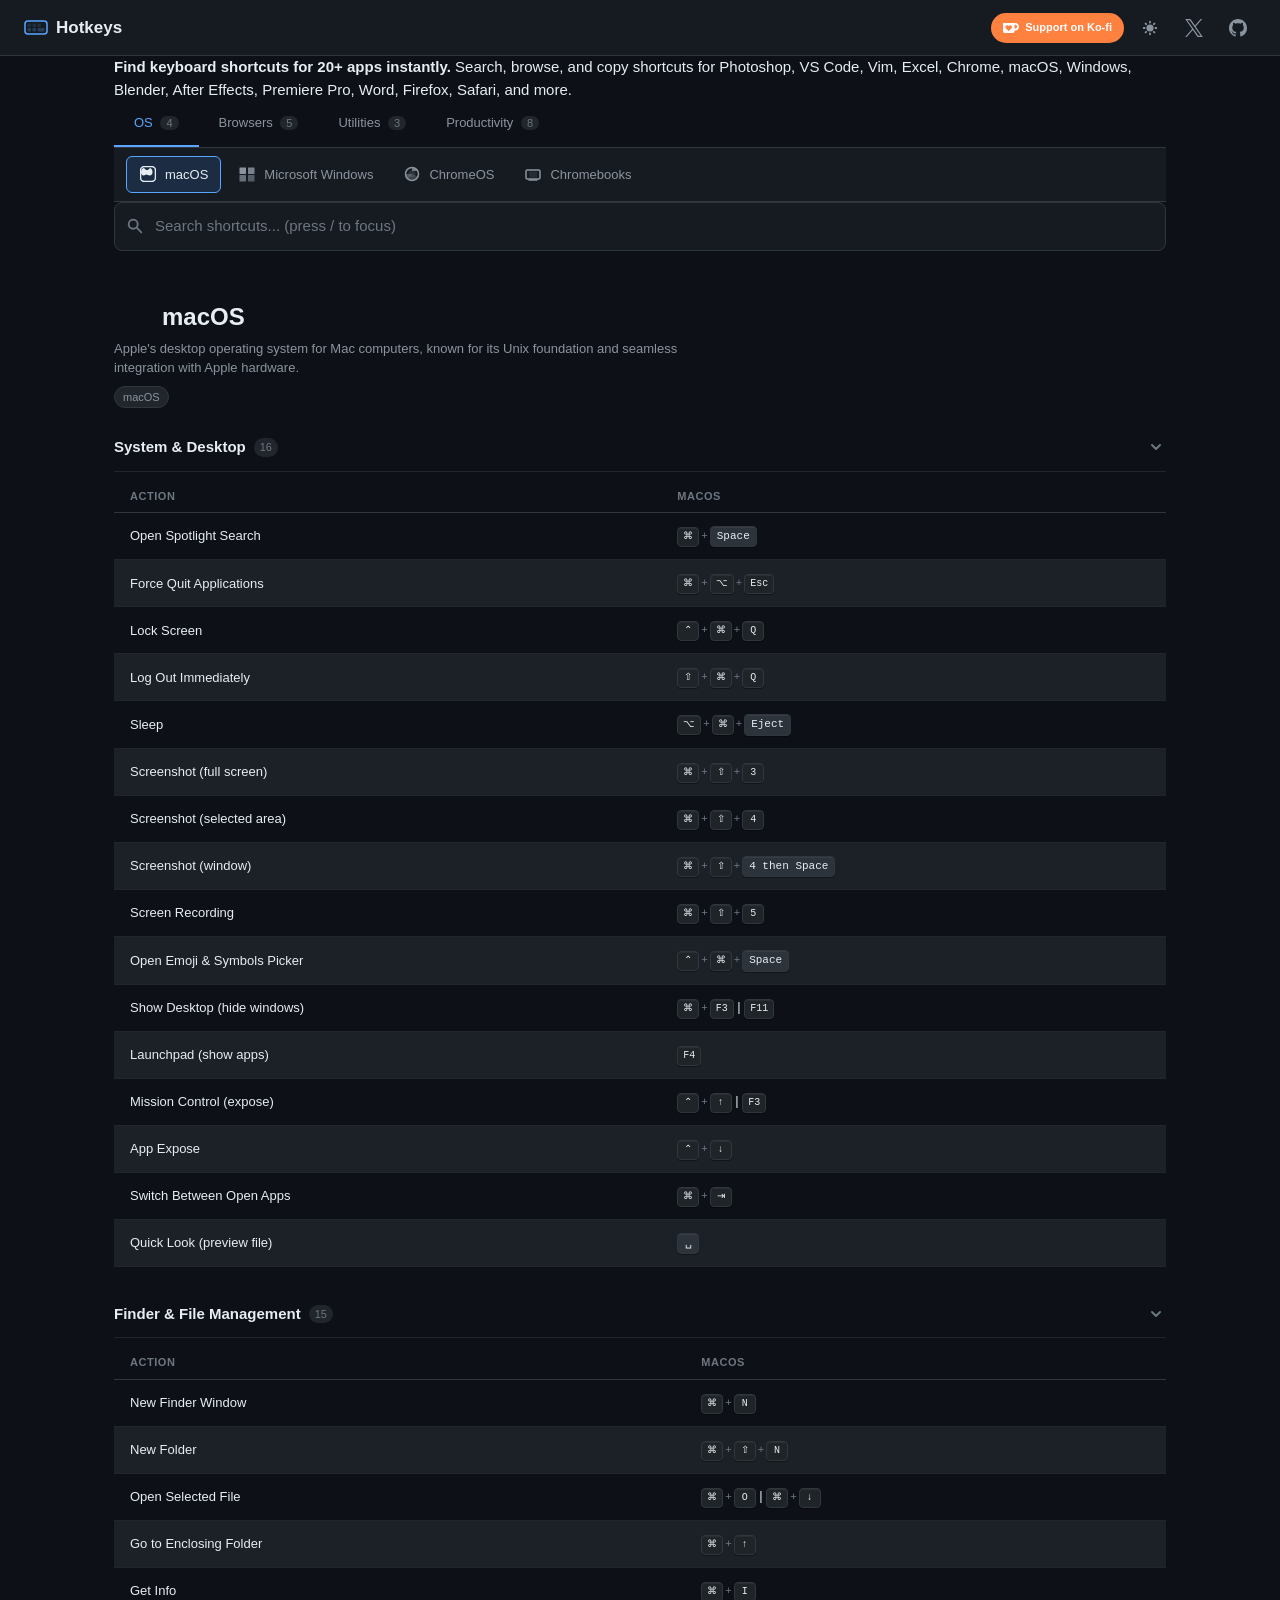
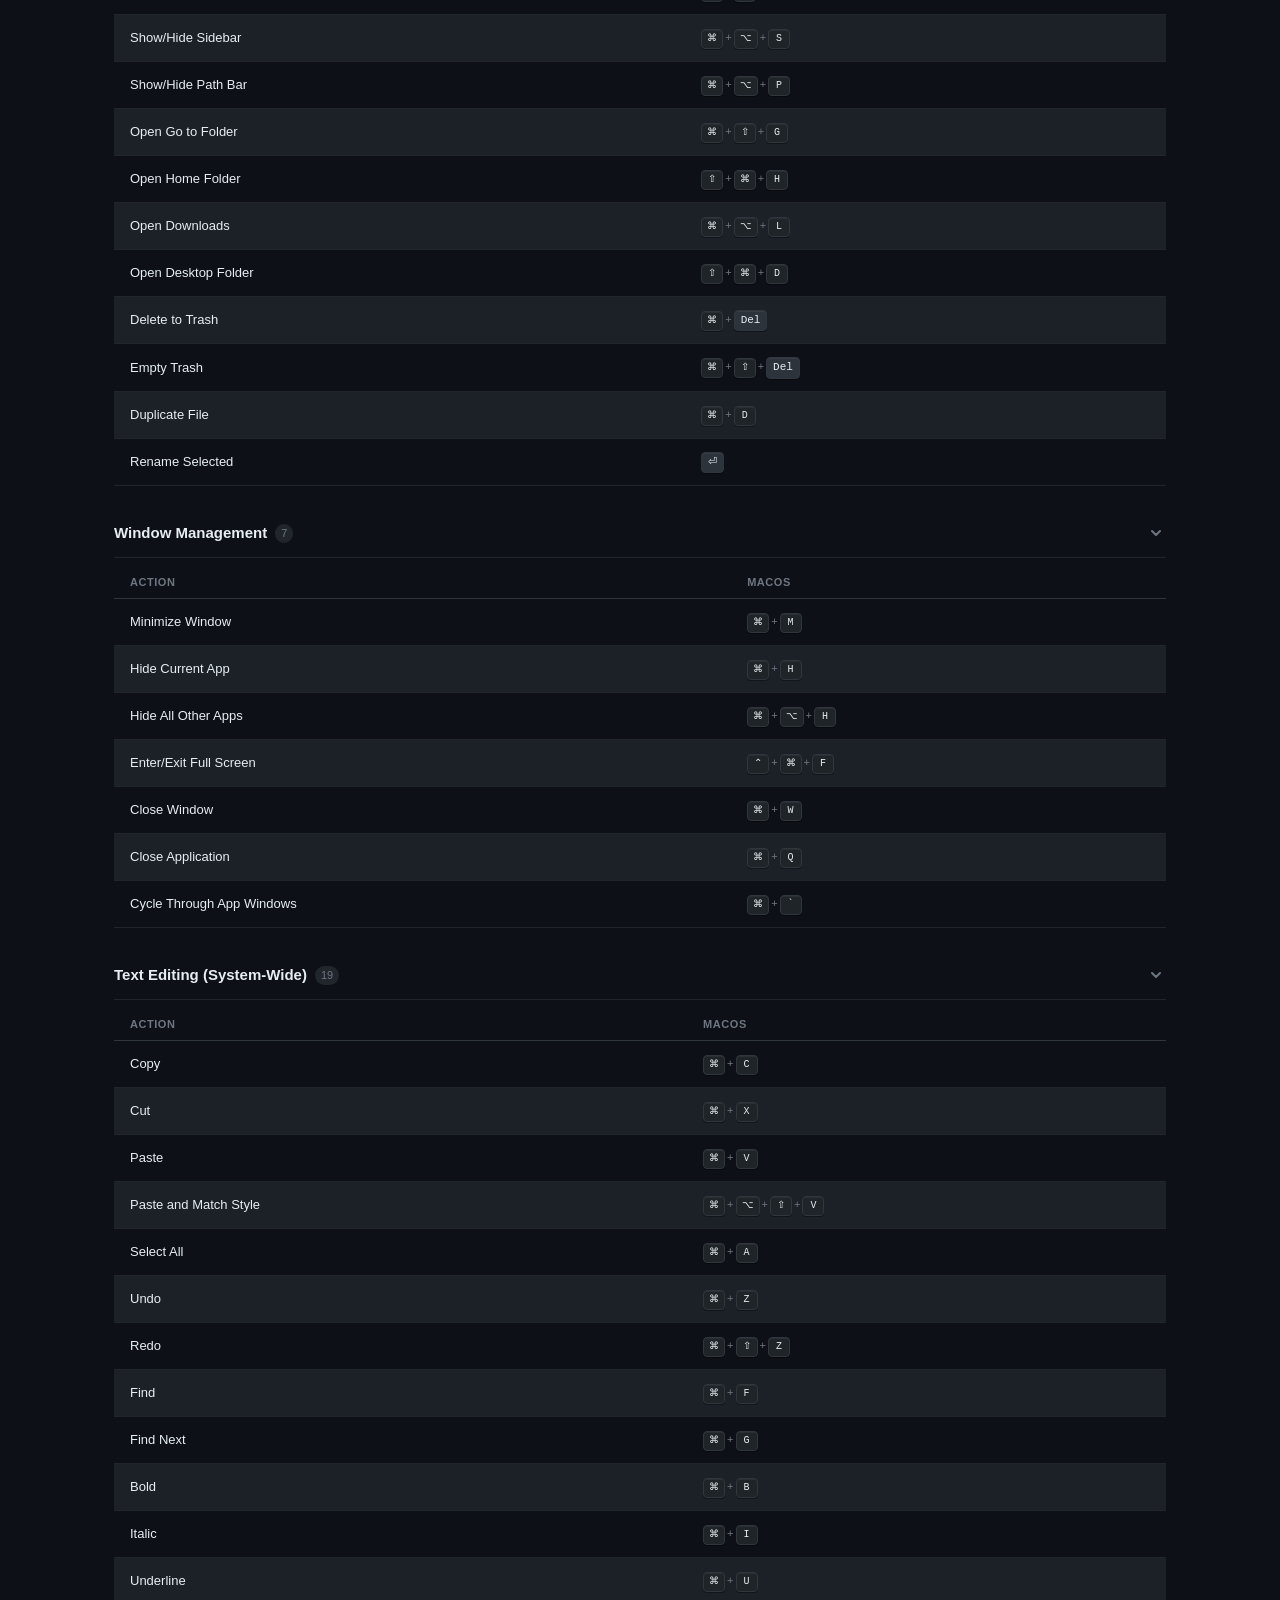
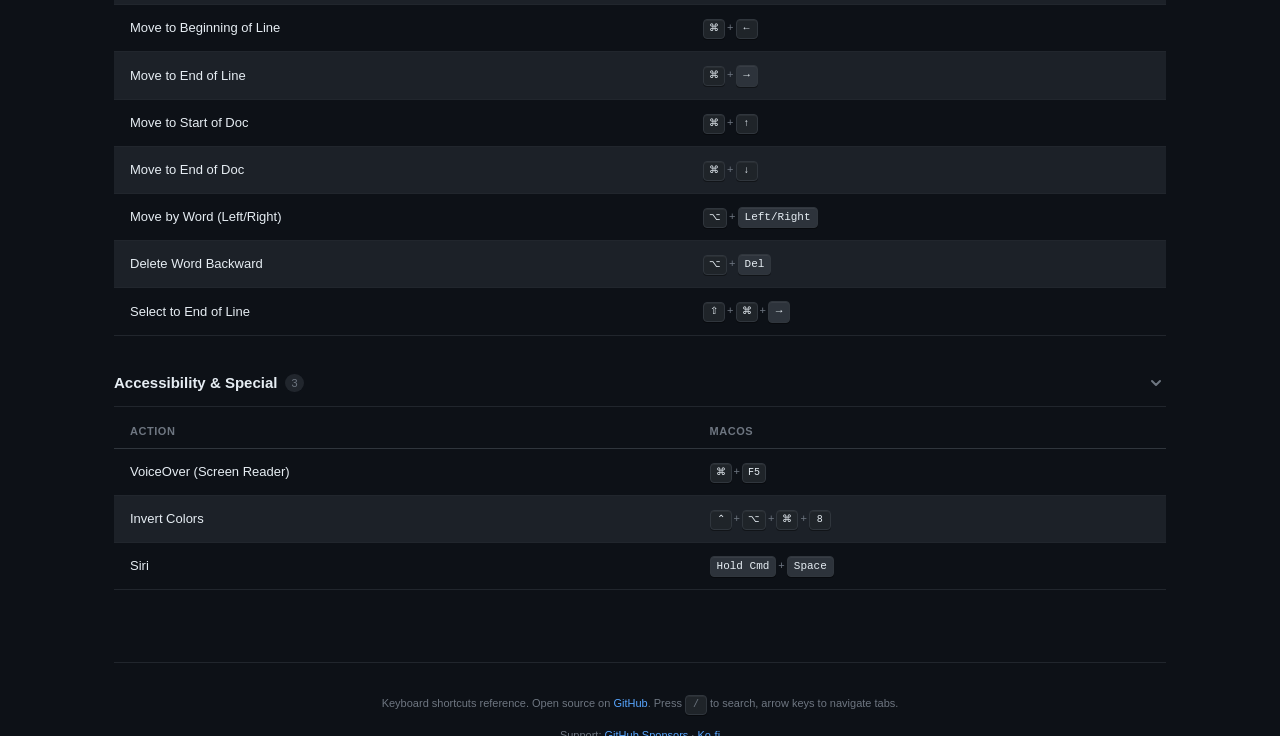
==== commit 93a742bd: "feat: add value proposition, privacy policy, and terms of service - Clear value proposition banner b" ====
--- a/index.html
+++ b/index.html
@@ -129,7 +129,7 @@
 
   <!-- Header -->
   <header class="header">
-    <a href="#" class="header-logo" aria-label="Keyboard Shortcuts Reference - Home">
+    <a href="/" class="header-logo" aria-label="Keyboard Shortcuts Reference - Home">
       <svg viewBox="0 0 24 24" fill="none" xmlns="http://www.w3.org/2000/svg">
         <rect x="1" y="5" width="22" height="13" rx="3" stroke="currentColor" stroke-width="1.5"/>
         <rect x="3.5" y="7.5" width="3.5" height="3.5" rx="1" fill="currentColor" opacity="0.15"/>
@@ -164,7 +164,9 @@
   <!-- Category Navigation -->
   <div class="main">
     <h1 class="visually-hidden">Keyboard Shortcuts Reference</h1>
-    <p class="site-intro">Quickly find keyboard shortcuts for Photoshop, VS Code, Vim, Excel, Chrome, macOS, Windows, Blender, After Effects, Premiere Pro, Word, Firefox, Safari, and more. Search across 900+ shortcuts with instant results, dark mode, and collapsible categories.</p>
+    <div class="value-prop">
+      <p><strong>Find keyboard shortcuts for 20+ apps instantly.</strong> Search, browse, and copy shortcuts for Photoshop, VS Code, Vim, Excel, Chrome, macOS, Windows, Blender, After Effects, Premiere Pro, Word, Firefox, Safari, and more.</p>
+    </div>
     <nav class="category-nav" id="categoryNav" aria-label="Category filters"></nav>
 
     <!-- Product Tabs -->
@@ -212,6 +214,9 @@
       <div class="footer-links">
         <span>Support: <a href="https://github.com/sponsors/WeirdG" target="_blank" rel="noopener">GitHub Sponsors</a> &middot; <a href="https://ko-fi.com/kdalal" target="_blank" rel="noopener">Ko-fi</a></span>
       </div>
+      <div class="footer-links" style="margin-top:0.25rem">
+        <a href="/privacy.html">Privacy Policy</a> &middot; <a href="/terms.html">Terms of Service</a>
+      </div>
     </footer>
   </div>
 
